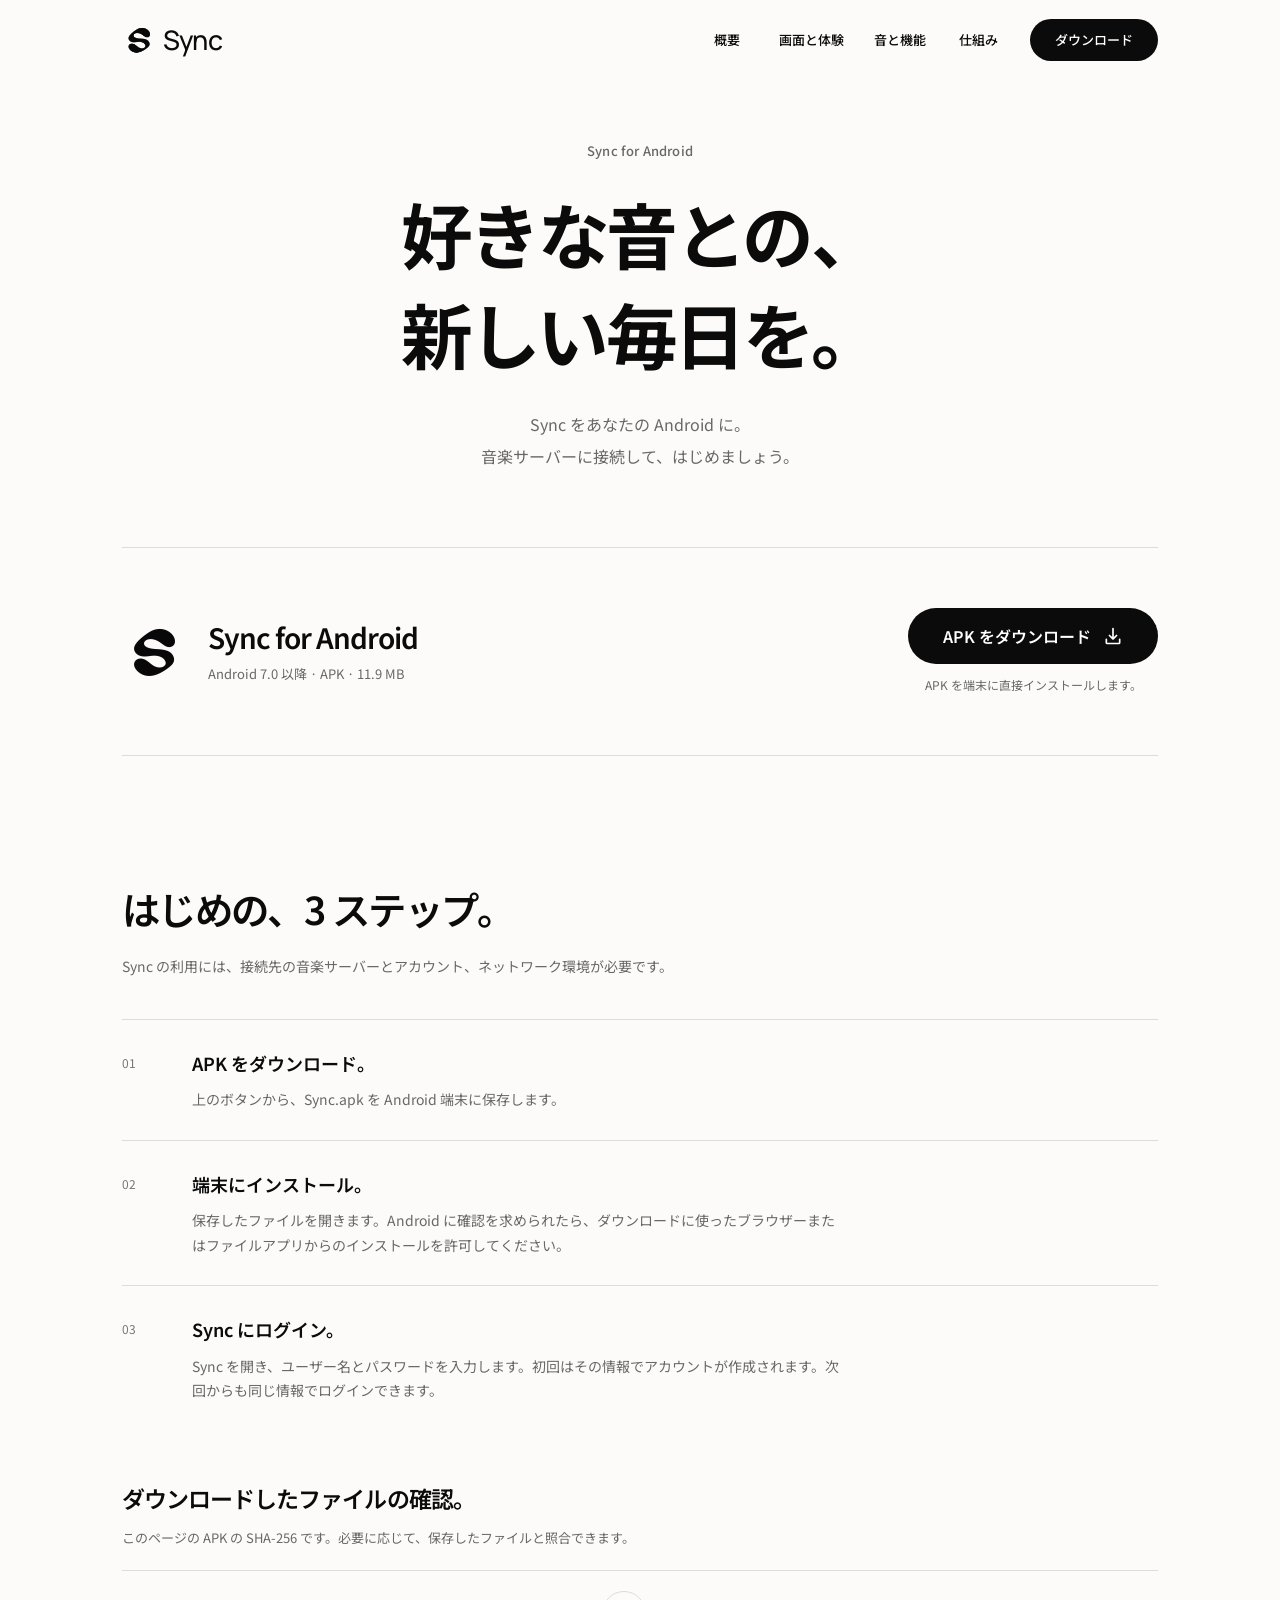
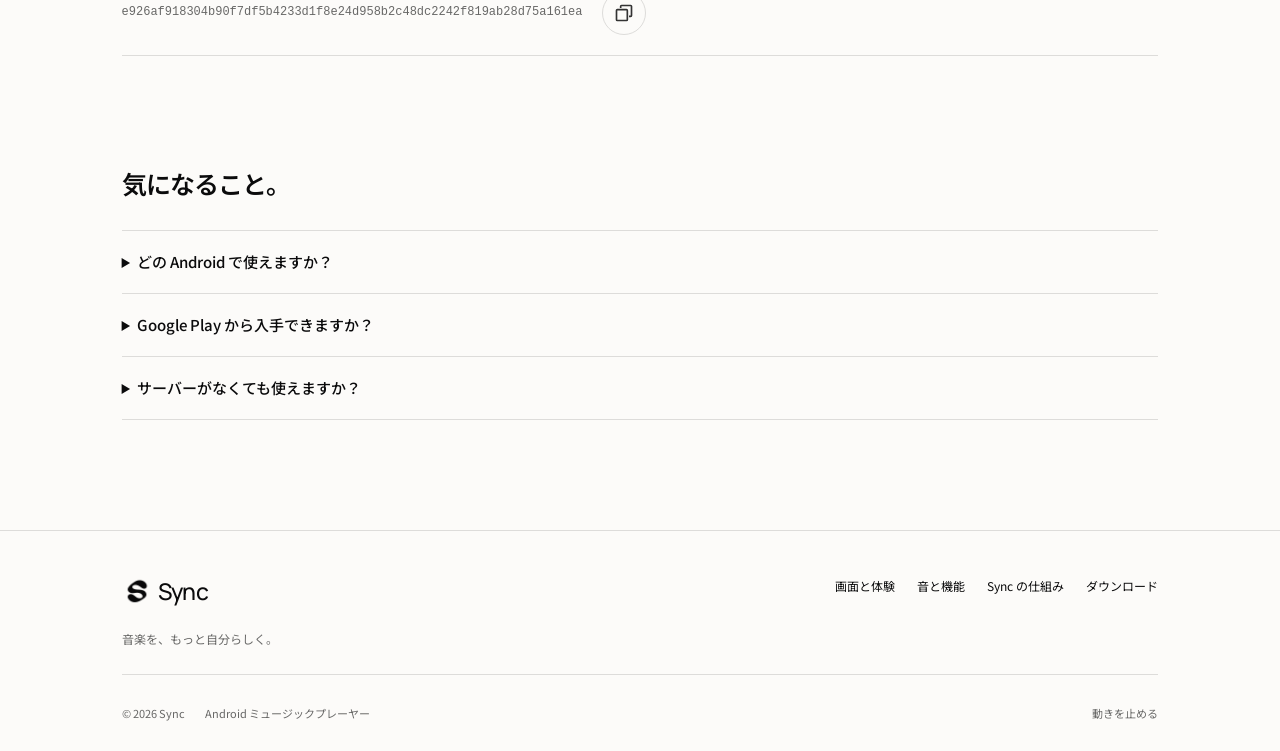
==== download.html @ 97065301 "Publish Sync website with Android release download" ====
<!doctype html>
<html lang="ja">
<head>
<meta charset="utf-8" />
<meta name="viewport" content="width=device-width, initial-scale=1" />
<meta name="theme-color" content="#fcfbf9" />
<title>ダウンロード — Sync</title>
<meta name="description" content="Sync for Android をダウンロード。APK とセットアップ手順をこちらから。Android 7.0 以降に対応しています。" />
<link rel="icon" href="img/favicon.png" type="image/png" />
<link rel="preconnect" href="https://fonts.googleapis.com" />
<link rel="preconnect" href="https://fonts.gstatic.com" crossorigin />
<link href="https://fonts.googleapis.com/css2?family=Manrope:wght@500;600&family=Noto+Sans+JP:wght@400;500;600;700;800&display=swap" rel="stylesheet" />
<link rel="stylesheet" href="official.css" /><link rel="stylesheet" href="experience.css" /><script src="motion-init.js"></script>
<script src="site.js" defer></script>
<link rel="canonical" href="https://yuuma57475.github.io/sync-site/download.html" />
</head>
<body class="official-page cinematic-page">
<a class="skip-link" href="#main">本文へスキップ</a>
<header class="site-header"><div class="site-header-inner">
<a class="site-brand" href="index.html" aria-label="Sync ホーム"><img src="img/sync-mark-black.webp" alt="" width="34" height="34" /><span>Sync</span></a>
<button class="menu-toggle" type="button" aria-expanded="false" aria-controls="site-navigation">メニュー</button>
<nav class="site-navigation" id="site-navigation" aria-label="メインナビゲーション">
<a href="index.html">概要</a><a href="experience.html">画面と体験</a><a href="sound.html">音と機能</a><a href="how-it-works.html">仕組み</a><a class="button button-small" href="download.html">ダウンロード</a>
</nav></div></header>
<main id="main" class="download-main page-width">
<div class="download-intro enter"><p class="section-label">Sync for Android</p><h1>好きな音との、<br />新しい毎日を。</h1><p>Sync をあなたの Android に。<br />音楽サーバーに接続して、はじめましょう。</p></div>
<section class="download-block" aria-label="Android アプリのダウンロード">
<div class="download-app"><img src="img/sync-mark-black.webp" width="74" height="74" alt="Sync のアイコン" /><div><h2>Sync for Android</h2><p>Android 7.0 以降 · APK · <span data-apk-size>11.9 MB</span></p></div></div>
<div class="download-action"><a class="button" data-apk-download href="https://github.com/yuuma57475/sync-site/releases/download/android-2026.10.24/Sync.apk" download="Sync.apk">APK をダウンロード <img src="img/icons/download-light.svg" width="20" height="20" alt="" /></a><small>APK を端末に直接インストールします。</small></div>
</section>
<p id="download-status" class="download-feedback" role="status" aria-live="polite"></p>
<section class="setup-section" id="setup" aria-labelledby="setup-title">
<h2 id="setup-title">はじめの、3 ステップ。</h2><p class="setup-intro">Sync の利用には、接続先の音楽サーバーとアカウント、ネットワーク環境が必要です。</p>
<ol class="setup-list">
<li><h3>APK をダウンロード。</h3><p>上のボタンから、Sync.apk を Android 端末に保存します。</p></li>
<li><h3>端末にインストール。</h3><p>保存したファイルを開きます。Android に確認を求められたら、ダウンロードに使ったブラウザーまたはファイルアプリからのインストールを許可してください。</p></li>
<li><h3>Sync にログイン。</h3><p>Sync を開き、ユーザー名とパスワードを入力します。初回はその情報でアカウントが作成されます。次回からも同じ情報でログインできます。</p></li>
</ol>
</section>
<section class="integrity-section" aria-labelledby="integrity-title"><h2 id="integrity-title">ダウンロードしたファイルの確認。</h2><p>このページの APK の SHA-256 です。必要に応じて、保存したファイルと照合できます。</p><div class="hash-wrap"><code id="download-hash">e926af918304b90f7df5b4233d1f8e24d958b2c48dc2242f819ab28d75a161ea</code><button class="copy-button" data-copy-hash type="button" aria-label="SHA-256 を選択"><img src="img/icons/copy.svg" width="20" height="20" alt="" /></button></div><p id="copy-status" class="copy-status" role="status" aria-live="polite"></p></section>
<section class="download-faq" aria-labelledby="faq-title"><h2 id="faq-title">気になること。</h2>
<details><summary>どの Android で使えますか？</summary><p>Android 7.0 以降に対応しています。音楽の読み込みと再生には、お使いのサーバーへ接続できるネットワーク環境が必要です。</p></details>
<details><summary>Google Play から入手できますか？</summary><p>現在は、このページから APK ファイルを直接配布しています。</p></details>
<details><summary>サーバーがなくても使えますか？</summary><p>Sync は、音楽サーバーに接続して利用するプレーヤーです。この APK には、配信サーバーや音楽データは含まれていません。</p></details>
</section>
</main>
<footer class="site-footer"><div class="page-width"><div class="footer-main">
<div><a class="site-brand footer-brand" href="index.html"><img src="img/sync-mark-black.webp" width="30" height="30" alt="" /><span>Sync</span></a><p>音楽を、もっと自分らしく。</p></div>
<div class="footer-links"><a href="experience.html">画面と体験</a><a href="sound.html">音と機能</a><a href="how-it-works.html">Sync の仕組み</a><a href="download.html">ダウンロード</a></div></div>
<div class="footer-bottom"><small>© 2026 Sync</small><span>Android ミュージックプレーヤー</span><button class="motion-toggle" type="button" data-motion-toggle aria-pressed="false">動きを止める</button></div></div></footer>
</body>
</html>
---- official.css ----
:root {
  color-scheme: light;
  --page: #fcfbf9;
  --surface: #f5f4f1;
  --text: #0b0b0c;
  --secondary: #686867;
  --muted-text: #777774;
  --rule: #dddcda;
  --site-font: "Noto Sans JP", -apple-system, BlinkMacSystemFont, "Helvetica Neue", "Hiragino Sans", "Yu Gothic", sans-serif;
  --brand-font: "Manrope", "Helvetica Neue", Arial, sans-serif;
}
*, *::before, *::after { box-sizing: border-box; }
html { scroll-behavior: smooth; scroll-padding-top: 100px; -webkit-text-size-adjust: 100%; }
body { margin: 0; color: var(--text); background: var(--page); font-family: var(--site-font); font-size: 16px; line-height: 1.75; -webkit-font-smoothing: antialiased; }
button, input, select, textarea { font: inherit; }
a { color: inherit; text-decoration: none; text-underline-offset: 5px; }
img { display: block; max-width: 100%; }
figure, h1, h2, h3, p { margin: 0; }
button, a { -webkit-tap-highlight-color: transparent; }
a:focus-visible, button:focus-visible, input:focus-visible, summary:focus-visible { outline: 2px solid #565654; outline-offset: 6px; }
::selection { color: #fff; background: #222; }
.page-width { width: 81%; max-width: 1168px; margin-inline: auto; }
.skip-link { position: fixed; left: 16px; top: -100px; z-index: 100; padding: 10px 16px; background: var(--text); color: #fff; border-radius: 6px; }
.skip-link:focus { top: 12px; }
.site-header { position: sticky; top: 0; z-index: 20; background: var(--page); transition: box-shadow 180ms; }
.site-header.is-scrolled { box-shadow: 0 1px 0 var(--rule); }
.site-header-inner { width: 81%; max-width: 1168px; min-height: 80px; margin-inline: auto; display: flex; align-items: center; justify-content: space-between; gap: 28px; }
.site-brand { display: inline-flex; align-items: center; gap: 7px; min-height: 44px; flex-shrink: 0; font-family: var(--brand-font); font-weight: 500; font-size: clamp(24px, 2.1vw, 28px); letter-spacing: -.025em; line-height: 1; }
.site-brand img { width: 34px; height: auto; flex-shrink: 0; border-radius: 0; }
nav.site-navigation { position: static; display: flex; align-items: center; gap: clamp(22px, 3.4vw, 48px); background: transparent; border: 0; backdrop-filter: none; }
.site-navigation > a { display: inline-flex; align-items: center; justify-content: center; min-width: 44px; min-height: 44px; font-size: 14px; font-weight: 500; white-space: nowrap; }
.site-navigation > a:not(.button):hover { text-decoration: underline; }
.button { display: inline-flex; align-items: center; justify-content: center; gap: 12px; min-height: 56px; padding: 15px 34px; border: 1px solid transparent; border-radius: 999px; color: #fff; background: #0b0b0b; font-size: 16px; font-weight: 600; line-height: 1.4; transition: background 180ms, transform 180ms; }
.button:hover { background: #333332; transform: translateY(-1px); }
.button:active { transform: translateY(0); }
.button.button-small { min-height: 42px; padding: 10px 24px; font-size: 13px; }
.button img { flex-shrink: 0; }
.text-link { display: inline-flex; justify-content: center; align-items: center; gap: 8px; min-height: 44px; font-size: 16px; font-weight: 500; }
.text-link img { transition: transform 180ms; }
.text-link:hover { text-decoration: underline; }
.text-link:hover img { transform: translateX(3px); }
.landing-hero { text-align: center; padding-top: clamp(42px, 5.5vw, 80px); }
.hero-copy { position: relative; z-index: 1; padding-inline: 20px; }
.hero-copy h1 { margin: 0; font-size: clamp(42px, 6.5vw, 92px); line-height: 1.24; letter-spacing: -.055em; font-weight: 800; }
.hero-copy h1 span { display: block; }
.hero-description { margin-top: 15px; font-size: clamp(16px, 2.12vw, 24px); font-weight: 500; letter-spacing: -.025em; line-height: 1.75; }
.hero-download { min-width: 210px; margin-top: 21px; }
.hero-explore { display: flex; width: fit-content; margin: 15px auto 0; }
.platform { display: flex; align-items: center; justify-content: center; gap: 7px; margin-top: 6px; font-family: -apple-system, BlinkMacSystemFont, "Helvetica Neue", Arial, sans-serif; color: var(--muted-text); font-size: 14px; line-height: 24px; }
.platform img { opacity: .8; }
.hero-product { display: flex; justify-content: center; margin: -12px 0 0; padding-bottom: 8px; overflow: hidden; }
.hero-product > img { width: min(59vw, 850px); max-width: none; height: auto; object-fit: contain; }
.experience-section { padding: 64px 0 112px; background: var(--surface); }
.section-intro::before { content: ""; display: block; width: 36px; margin-bottom: 25px; border-top: 2px solid #343432; }
.section-intro h2 { font-size: clamp(32px, 4.6vw, 64px); letter-spacing: -.045em; line-height: 1.3; font-weight: 700; }
.section-intro > p { margin-top: 11px; color: var(--secondary); font-size: clamp(16px, 2.1vw, 24px); letter-spacing: -.025em; }
.mobile-break { display: none; }
.experience-layout { display: grid; grid-template-columns: 1fr 1fr; align-items: center; gap: 80px; margin-top: 100px; }
.section-label { margin-bottom: 22px; font-size: 13px; font-weight: 500; color: var(--secondary); letter-spacing: .015em; }
.experience-copy h3 { font-size: clamp(30px, 3.8vw, 52px); line-height: 1.4; letter-spacing: -.045em; font-weight: 700; }
.experience-copy > p:not(.section-label) { margin-top: 25px; color: var(--secondary); font-size: 15px; line-height: 2.2; }
.experience-copy .text-link { justify-content: flex-start; margin-top: 22px; font-size: 14px; }
.effects-image { max-width: 365px; width: 100%; justify-self: end; aspect-ratio: 1080 / 1760; overflow: hidden; border-radius: 22px; background: #121212; }
.effects-image img { width: 100%; height: auto; margin-top: -53.7%; }
.features-section { padding: 120px 0 130px; }
.features-heading h2 { font-size: clamp(32px, 4.5vw, 62px); line-height: 1.45; letter-spacing: -.045em; font-weight: 700; }
.features-heading .section-label { margin-bottom: 25px; }
.feature-list { margin-top: 65px; border-top: 1px solid var(--rule); }
.feature-row { display: grid; grid-template-columns: 36px 1fr 1.25fr 24px; align-items: center; gap: 24px; padding: 31px 0; border-bottom: 1px solid var(--rule); }
.feature-number { color: var(--muted-text); font-family: -apple-system, BlinkMacSystemFont, Arial, sans-serif; font-size: 12px; font-variant-numeric: tabular-nums; }
.feature-row h3 { font-size: 19px; font-weight: 600; letter-spacing: -.035em; }
.feature-row p { font-size: 14px; color: var(--secondary); }
.feature-row > img { opacity: .7; transition: transform 180ms; }
.feature-row:hover > img { transform: translate(3px, -3px); opacity: 1; }
.feature-row:hover h3 { text-decoration: underline; text-underline-offset: 6px; }
.closing-section { padding: 110px 0 116px; background: var(--surface); text-align: center; }
.closing-icon { margin-inline: auto; width: 58px; height: 58px; }
.closing-inner h2 { margin-top: 30px; font-size: clamp(32px, 4.5vw, 62px); line-height: 1.4; font-weight: 700; letter-spacing: -.045em; }
.closing-inner > p { margin-top: 18px; color: var(--secondary); font-size: 17px; }
.closing-inner > .button { margin-top: 34px; }
.closing-note { display: block; margin-top: 20px; color: var(--secondary); font-size: 12px; }
footer.site-footer { margin-top: 0; padding: 55px 0 0; border: 0; background: var(--page); }
.footer-main { display: flex; justify-content: space-between; gap: 30px; padding-bottom: 45px; }
.footer-brand { font-size: 23px; gap: 6px; }
.footer-brand img { width: 30px; }
.footer-main p { margin-top: 15px; font-size: 12px; color: var(--secondary); }
.footer-links { display: flex; align-items: flex-start; flex-wrap: wrap; gap: 30px; padding-top: 6px; font-size: 13px; }
.footer-links a { min-height: 44px; }
.footer-links a:hover, .footer-bottom a:hover { text-decoration: underline; }
.footer-bottom { display: flex; align-items: center; flex-wrap: wrap; gap: 20px; min-height: 75px; padding-block: 20px; border-top: 1px solid var(--rule); font-size: 11px; color: var(--secondary); }
.footer-bottom small { font-size: inherit; }
.footer-bottom a { margin-left: auto; padding-block: 4px; }
.download-main { padding: 90px 0 110px; }
.download-intro { max-width: 760px; margin-inline: auto; text-align: center; }
.download-intro .section-label { margin-bottom: 20px; }
.download-intro h1 { font-size: clamp(38px, 5.6vw, 74px); line-height: 1.4; font-weight: 700; letter-spacing: -.05em; }
.download-intro > p:not(.section-label) { max-width: 490px; margin: 25px auto 0; color: var(--secondary); line-height: 2; }
.download-block { display: grid; grid-template-columns: 1fr 1fr; align-items: center; gap: 70px; padding: 60px 0; margin-top: 75px; border-top: 1px solid var(--rule); border-bottom: 1px solid var(--rule); }
.download-app { display: flex; align-items: center; gap: 22px; }
.download-app > img { width: 64px; height: 64px; }
.download-app h2 { font-size: 28px; line-height: 1.4; font-weight: 600; letter-spacing: -.035em; }
.download-app p { margin-top: 6px; font-size: 13px; color: var(--secondary); }
.download-action { justify-self: end; text-align: center; }
.download-action small { display: block; margin-top: 10px; color: var(--secondary); font-size: 12px; }
.download-feedback { min-height: 24px; font-size: 13px; color: var(--secondary); margin-top: 10px; }
.setup-section { padding-top: 90px; }
.setup-section > h2, .integrity-section h2 { font-size: clamp(26px, 3vw, 40px); line-height: 1.5; letter-spacing: -.04em; font-weight: 600; }
.setup-intro { margin-top: 16px; color: var(--secondary); font-size: 14px; }
.setup-list { list-style: none; counter-reset: setup; margin: 40px 0 0; padding: 0; }
.setup-list li { counter-increment: setup; display: grid; grid-template-columns: 50px 1fr; column-gap: 20px; padding: 28px 0; border-top: 1px solid var(--rule); }
.setup-list li::before { content: "0" counter(setup); grid-row: span 2; padding-top: 4px; color: var(--muted-text); font-size: 12px; font-variant-numeric: tabular-nums; }
.setup-list h3 { font-size: 18px; font-weight: 600; }
.setup-list p { margin-top: 8px; max-width: 650px; color: var(--secondary); font-size: 14px; }
.integrity-section { padding: 50px 0 0; }
.integrity-section h2 { font-size: 23px; }
.integrity-section > p { margin-top: 12px; font-size: 13px; color: var(--secondary); }
.hash-wrap { display: flex; align-items: center; gap: 20px; margin-top: 20px; padding: 20px 0; border-block: 1px solid var(--rule); }
.hash-wrap code { min-width: 0; font-size: 12px; color: var(--secondary); overflow-wrap: anywhere; line-height: 1.9; }
.copy-button { display: inline-flex; align-items: center; justify-content: center; flex-shrink: 0; width: 44px; height: 44px; padding: 10px; border: 1px solid var(--rule); border-radius: 50%; background: transparent; cursor: pointer; }
.copy-button:hover { background: var(--surface); }
.copy-status { min-height: 24px; }
.download-faq { padding-top: 70px; }
.download-faq h2 { margin-bottom: 24px; font-size: 25px; font-weight: 600; letter-spacing: -.04em; }
.download-faq details { border-top: 1px solid var(--rule); padding: 18px 0; }
.download-faq details:last-child { border-bottom: 1px solid var(--rule); }
.download-faq summary { cursor: pointer; font-size: 15px; font-weight: 500; }
.download-faq details p { margin-top: 15px; max-width: 670px; color: var(--secondary); font-size: 14px; }
.detail-page .site-footer { margin-top: 80px; }
.detail-page input[type="range"]:focus-visible { outline: 2px solid #666; outline-offset: 8px; }
.detail-page input[type="range"] { min-height: 5px; }
.detail-page .demo { background: var(--surface); box-shadow: none; }
.detail-page .cards { gap: 24px; }
@media (min-width: 1200px) {
  .site-header-inner { min-height: 80px; }
}
@media (min-width: 601px) {
  .landing-hero { padding-top: 28px; }
  .hero-copy h1 { font-size: clamp(46px, 4.5vw, 64px); line-height: 1.2; font-weight: 700; letter-spacing: -.045em; }
  .hero-description { margin-top: 16px; font-size: 18px; }
  .hero-actions { display: flex; align-items: center; justify-content: center; gap: 24px; margin-top: 24px; }
  .hero-download { min-width: 210px; min-height: 50px; margin: 0; padding: 13px 28px; font-size: 15px; }
  .hero-explore { display: inline-flex; margin: 0; font-size: 15px; }
  .platform { margin-top: 12px; font-size: 12px; line-height: 20px; }
  .platform img { width: 17px; height: 17px; }
  .hero-product { margin-top: 0; padding-bottom: 12px; }
  .hero-product > img { width: auto; height: clamp(340px, calc(100svh - 382px), 640px); }
  .section-intro h2 { font-size: clamp(32px, 4vw, 52px); }
  .section-intro > p { font-size: 18px; }
}
@media (min-width: 601px) and (max-height: 800px) {
  .landing-hero { padding-top: 20px; }
  .hero-copy h1 { font-size: clamp(44px, 4vw, 54px); }
  .hero-description { margin-top: 12px; font-size: 17px; }
  .hero-actions { margin-top: 18px; }
  .hero-download { min-height: 48px; }
  .platform { margin-top: 8px; }
}
@media (max-width: 900px) {
  .experience-layout { gap: 40px; margin-top: 70px; }
  .experience-copy > p:not(.section-label) { font-size: 14px; }
  .experience-copy > p br { display: none; }
  .feature-row { grid-template-columns: 26px 1fr 1.1fr 20px; gap: 15px; }
  .feature-row h3 { font-size: 17px; }
  .feature-row p { font-size: 13px; }
  .download-block { gap: 30px; }
}
@media (max-width: 600px) {
  html { scroll-padding-top: 84px; }
  .page-width, .site-header-inner { width: auto; margin-inline: 24px; }
  .site-header-inner { min-height: 72px; gap: 12px; }
  .site-brand { gap: 6px; font-size: 24px; }
  .site-brand img { width: 32px; }
  nav.site-navigation { gap: 19px; }
  .site-navigation > a { font-size: 12px; }
  .site-navigation .nav-experience { display: none; }
  .button.button-small { min-height: 44px; padding: 10px 16px; font-size: 11px; }
  .landing-hero { padding-top: 48px; }
  .hero-copy { padding-inline: 16px; }
  .hero-copy h1 { font-size: clamp(30px, 8.8vw, 50px); line-height: 1.4; letter-spacing: -.06em; }
  .hero-description { margin-top: 20px; font-size: clamp(13px, 3.8vw, 18px); letter-spacing: -.035em; }
  .hero-download { min-width: 180px; min-height: 52px; margin-top: 25px; font-size: 14px; }
  .hero-explore { margin-top: 10px; font-size: 14px; }
  .platform { font-size: 12px; margin-top: 3px; }
  .platform img { width: 17px; height: 17px; }
  .hero-product { margin-top: 6px; }
  .hero-product > img { width: min(128vw, 640px); flex-shrink: 0; }
  .experience-section { padding: 54px 0 65px; }
  .section-intro::before { width: 28px; margin-bottom: 24px; }
  .section-intro h2 { font-size: clamp(26px, 7.3vw, 39px); line-height: 1.4; }
  .section-intro > p { margin-top: 14px; font-size: 15px; line-height: 1.9; }
  .mobile-break { display: block; }
  .experience-layout { grid-template-columns: 1fr; gap: 36px; margin-top: 60px; }
  .section-label { font-size: 12px; margin-bottom: 18px; }
  .experience-copy h3 { font-size: 32px; line-height: 1.45; }
  .experience-copy > p:not(.section-label) { margin-top: 20px; max-width: 380px; font-size: 14px; }
  .experience-copy .text-link { margin-top: 16px; }
  .effects-image { justify-self: center; max-width: 350px; }
  .features-section { padding: 70px 0 75px; }
  .features-heading h2 { font-size: 32px; }
  .feature-list { margin-top: 38px; }
  .feature-row { grid-template-columns: 23px 1fr 20px; column-gap: 13px; row-gap: 8px; padding: 25px 0; }
  .feature-row h3 { font-size: 17px; }
  .feature-row p { grid-column: 2; grid-row: 2; font-size: 12px; line-height: 1.9; }
  .feature-row > img { grid-column: 3; grid-row: 1 / span 2; width: 20px; height: 20px; }
  .closing-section { padding: 70px 0 74px; }
  .closing-icon { width: 50px; height: 50px; }
  .closing-inner h2 { margin-top: 25px; font-size: 32px; }
  .closing-inner > p { font-size: 15px; }
  .closing-inner > .button { margin-top: 28px; min-height: 52px; padding: 14px 25px; font-size: 14px; }
  .closing-note { font-size: 10px; }
  footer.site-footer { padding-top: 40px; }
  .footer-main { flex-direction: column; gap: 25px; padding-bottom: 23px; }
  .footer-links { gap: 26px; font-size: 12px; }
  .footer-bottom { column-gap: 15px; row-gap: 5px; font-size: 10px; padding-block: 20px; }
  .footer-bottom a { margin-left: 0; flex-basis: 100%; min-height: 36px; display: flex; align-items: center; }
  .download-main { padding: 55px 0 70px; }
  .download-intro h1 { font-size: 36px; line-height: 1.5; }
  .download-intro > p:not(.section-label) { font-size: 14px; }
  .download-block { grid-template-columns: 1fr; gap: 30px; padding: 35px 0; margin-top: 50px; }
  .download-app { gap: 18px; }
  .download-app > img { width: 54px; height: 54px; }
  .download-app h2 { font-size: 25px; }
  .download-app p { font-size: 11px; }
  .download-action { justify-self: stretch; }
  .download-action .button { width: 100%; font-size: 14px; }
  .setup-section { padding-top: 55px; }
  .setup-list { margin-top: 28px; }
  .setup-list li { grid-template-columns: 30px 1fr; column-gap: 14px; }
  .setup-list h3 { font-size: 16px; }
  .setup-list p { font-size: 13px; }
  .hash-wrap { gap: 12px; }
  .hash-wrap code { font-size: 10px; }
  .download-faq summary { font-size: 14px; }
  .detail-page .cards[style] { grid-template-columns: 1fr !important; }
  .detail-page .demo { padding: 30px 20px; }
  .detail-page .demo .read { gap: 26px; }
  .detail-page .ctl { grid-template-columns: 1fr; }
  .detail-page .hero h1, .detail-page h1 { overflow-wrap: anywhere; }
}
@media (max-width: 359px) {
  .page-width, .site-header-inner { margin-inline: 18px; }
  nav.site-navigation { gap: 13px; }
  .site-brand { font-size: 23px; }
  .site-brand img { width: 29px; }
  .section-intro h2 { font-size: 25px; }
  .features-heading h2, .closing-inner h2 { font-size: 28px; }
}
@media (prefers-reduced-motion: reduce) {
  html { scroll-behavior: auto; }
  *, *::before, *::after { transition: none !important; animation: none !important; }
}
---- experience.css ----
/* The accepted quiet, warm-white Sync identity, expanded into separate pages. */
:root { --ease-out: cubic-bezier(.2,.7,.15,1); }
html { scroll-behavior: auto; }
[hidden] { display: none !important; }
button { color: inherit; }
button:not(:disabled) { cursor: pointer; }
button:disabled { cursor: not-allowed; }
output { font-variant-numeric: tabular-nums; }
.cinematic-page .site-header { background: rgba(252,251,249,.94); backdrop-filter: blur(18px); }
.cinematic-page .site-header-inner { min-height: 80px; }
.cinematic-page nav.site-navigation { gap: 30px; }
.cinematic-page .site-navigation > a:not(.button) { position: relative; font-size: 13px; }
.cinematic-page .site-navigation > a:not(.button)::after { content: ""; position: absolute; bottom: 6px; left: 0; right: 0; height: 1px; background: currentColor; transform: scaleX(0); transform-origin: left; transition: transform 260ms var(--ease-out); }
.cinematic-page .site-navigation > a:not(.button):hover { text-decoration: none; }
.cinematic-page .site-navigation > a:hover::after,
.cinematic-page .site-navigation > a[aria-current="page"]::after { transform: scaleX(1); }
.menu-toggle { display: none; }
.motion-toggle { margin-left: auto; min-height: 36px; padding: 6px 0 6px 12px; border: 0; background: none; color: var(--secondary); font-size: 11px; }
.motion-toggle:hover { text-decoration: underline; }
.enter { animation: enter-view 800ms var(--ease-out) both; animation-delay: var(--delay,0ms); }
@keyframes enter-view { from { opacity: 0; transform: translateY(20px); } to { opacity: 1; transform: translateY(0); } }
@keyframes panel-in { from { opacity: 0; transform: translateY(10px); } to { opacity: 1; transform: translateY(0); } }
@keyframes image-in { from { opacity: .5; transform: translateY(12px) scale(.98); } to { opacity: 1; transform: translateY(0) scale(1); } }
@view-transition { navigation: auto; }
::view-transition-old(root) { animation: 180ms ease-out both page-out; }
::view-transition-new(root) { animation: 380ms var(--ease-out) both page-in; }
@keyframes page-out { to { opacity: 0; transform: translateY(-6px); } }
@keyframes page-in { from { opacity: 0; transform: translateY(10px); } }
.motion-paused *, .motion-paused *::before, .motion-paused *::after { animation: none !important; transition: none !important; scroll-behavior: auto !important; }
.motion-paused::view-transition-old(root), .motion-paused::view-transition-new(root) { animation: none !important; }
.home-page .landing-hero { overflow: hidden; }
.home-page .hero-product img { transition: transform 800ms var(--ease-out); }
@media (hover:hover) { .home-page .hero-product:hover img { transform: translateY(-7px); } }
.home-explore { padding-block: 64px 90px; border-top: 1px solid var(--rule); }
.explore-heading { display: grid; grid-template-columns: 1fr 1fr; gap: 12px 40px; margin-bottom: 38px; }
.explore-heading .section-label { grid-column: 1/-1; margin-bottom: 0; font-family: var(--brand-font); }
.explore-heading h2 { font-size: clamp(26px,3vw,36px); letter-spacing: -.04em; font-weight: 600; line-height: 1.5; }
.explore-heading > p:last-child { color: var(--secondary); font-size: 14px; line-height: 2; justify-self: end; }
.explore-grid { display: grid; grid-template-columns: repeat(3,minmax(0,1fr)); gap: 28px; }
.explore-item { display: block; min-width: 0; }
.explore-photo { width: 100%; height: 225px; overflow: hidden; background: #f0efec; margin-bottom: 25px; }
.explore-photo img { width: 100%; height: auto; transition: transform 850ms var(--ease-out); }
.photo-home img { margin-top: -7%; }
.photo-effects img { margin-top: -55%; }
.photo-player img { margin-top: -15%; }
.explore-item:hover .explore-photo img { transform: scale(1.04); }
.explore-item .section-label { font-family: var(--brand-font); font-size: 10px; margin-bottom: 10px; display: block; }
.explore-title { display: flex; gap: 10px; align-items: center; justify-content: space-between; }
.explore-title h3 { font-size: 17px; font-weight: 600; letter-spacing: -.035em; line-height: 1.7; }
.explore-title img { flex-shrink: 0; width: 18px; transition: transform 250ms var(--ease-out); }
.explore-item:hover .explore-title img { transform: translateX(4px); }
.explore-item > p { margin-top: 8px; font-size: 12px; color: var(--secondary); }
.product-page { padding-top: 42px; padding-bottom: 40px; }
.page-intro { margin-bottom: 36px; }
.page-intro .section-label { margin-bottom: 12px; font-family: var(--brand-font); font-size: 12px; letter-spacing: .015em; }
.page-intro h1 { font-size: clamp(36px,4.1vw,54px); letter-spacing: -.05em; line-height: 1.35; font-weight: 600; }
.intro-description { margin-top: 18px; color: var(--secondary); font-size: 15px; line-height: 1.9; }
.tour-tabs { display: flex; gap: 30px; border-bottom: 1px solid var(--rule); }
.tour-tabs > button { position: relative; min-height: 54px; border: 0; padding: 0 4px 16px; background: none; font-size: 14px; color: var(--secondary); font-weight: 500; }
.tour-tabs > button::after { content: ""; position: absolute; height: 2px; bottom: -1px; inset-inline: 0; background: var(--text); transform: scaleX(0); transition: transform 300ms var(--ease-out); }
.tour-tabs > button[aria-selected="true"] { color: var(--text); }
.tour-tabs > button[aria-selected="true"]::after { transform: scaleX(1); }
.tour-panel { display: grid; grid-template-columns: 1.1fr 1fr; align-items: center; gap: 65px; padding: 30px 0 14px; min-height: 560px; }
.tour-copy { max-width: 470px; padding-block: 10px; animation: panel-in 450ms var(--ease-out) both; }
.chapter-index { display: block; font-family: var(--brand-font); font-size: 10px; color: var(--secondary); margin-bottom: 14px; letter-spacing: .08em; }
.tour-copy h2, .process-copy h2 { font-size: clamp(26px,3vw,40px); font-weight: 600; line-height: 1.45; letter-spacing: -.045em; }
.tour-copy > p, .process-copy > p:not(.section-label) { margin-top: 18px; font-size: 14px; line-height: 2; color: var(--secondary); max-width: 440px; }
.point-tabs { display: flex; flex-wrap: wrap; gap: 4px 18px; margin-top: 28px; }
.point-button { border: 0; background: none; text-align: left; padding: 8px 0; font-size: 12px; min-height: 44px; color: var(--secondary); transition: color 200ms; }
.point-button > span { font-family: var(--brand-font); margin-right: 6px; font-size: 10px; }
.point-button[aria-pressed="true"] { color: var(--text); box-shadow: inset 0 -1px var(--text); }
.point-descriptions { margin-top: 14px; min-height: 100px; }
.point-descriptions p { font-size: 13px; color: var(--secondary); line-height: 2; animation: panel-in 400ms var(--ease-out) both; }
.tour-controls { display: flex; justify-content: space-between; gap: 16px; margin-top: 22px; padding-top: 12px; border-top: 1px solid var(--rule); }
.quiet-button { display: inline-flex; align-items: center; gap: 8px; min-height: 44px; padding: 6px 0; border: 0; border-radius: 0; background: none; color: var(--secondary); font-size: 12px; white-space: nowrap; }
.quiet-button:hover { color: var(--text); }
.quiet-button img { width: 17px; height: 17px; }
.tour-image { text-align: center; min-width: 0; }
.annotated-screen { position: relative; width: min(100%,242px); margin-inline: auto; animation: image-in 550ms var(--ease-out) both; }
.annotated-screen > img { width: 100%; height: auto; border-radius: 19px; box-shadow: 0 18px 50px #00000013; }
.screen-point { position: absolute; z-index: 1; width: 34px; height: 34px; padding: 0; display: grid; place-items: center; transform: translate(-50%,-50%); background: var(--page); color: var(--text); border: 1px solid #fff; border-radius: 50%; font-family: var(--brand-font); font-size: 10px; font-weight: 600; box-shadow: 0 0 0 5px #fcfbf93b,0 3px 15px #0003; transition: background 250ms, color 250ms, box-shadow 250ms; }
.screen-point.is-active { background: #181818; color: #fff; box-shadow: 0 0 0 6px #fcfbf95e,0 3px 15px #0003; }
.screen-point:hover { box-shadow: 0 0 0 8px #fcfbf960,0 3px 15px #0003; }
.image-expand { display: inline-flex; align-items: center; justify-content: center; gap: 9px; min-height: 40px; margin-top: 12px; border: 0; padding: 4px 8px; color: var(--text); background: none; font-size: 11px; }
.image-expand img { width: 14px; height: 14px; }
.tour-image figcaption, .app-figure figcaption { font-size: 10px; color: var(--secondary); line-height: 1.8; }
.next-page { padding-block: 34px 45px; margin-top: 18px; border-top: 1px solid var(--rule); display: flex; align-items: center; justify-content: space-between; gap: 30px; }
.next-page .section-label { display: block; margin-bottom: 6px; font-family: var(--brand-font); font-size: 10px; }
.next-page h2 { font-weight: 500; font-size: 22px; letter-spacing: -.035em; }
.next-page .text-link { font-size: 13px; flex-shrink: 0; }
.cinematic-page .site-footer { border-top: 1px solid var(--rule); padding-top: 38px; }
.cinematic-page .footer-main { padding-bottom: 25px; }
.cinematic-page .footer-links { gap: 22px; font-size: 12px; }
.cinematic-page .footer-bottom { min-height: 62px; }
.image-dialog { position: fixed; padding: 56px 24px 24px; width: min(580px,95vw); max-height: 95svh; border: 1px solid #ffffff25; background: #181818; color: #fff; border-radius: 12px; overscroll-behavior: contain; }
.image-dialog::backdrop { background: #000b; backdrop-filter: blur(10px); }
.image-dialog[open] { animation: panel-in 300ms var(--ease-out); }
.image-dialog form { position: sticky; top: -40px; z-index: 2; display: flex; justify-content: flex-end; height: 0; }
.dialog-close { transform: translateY(-44px); min-width: 70px; min-height: 38px; padding: 7px 12px; border: 1px solid #ffffff35; background: #181818; color: #fff; border-radius: 30px; font-size: 12px; }
.image-dialog > img { width: 100%; height: auto; }
.sound-workbench { display: grid; grid-template-columns: 1fr 1.2fr; align-items: center; gap: 70px; padding: 36px 0 44px; border-block: 1px solid var(--rule); }
.sound-visual { text-align: center; }
.app-figure { text-align: center; }
.app-shot { width: 236px; max-width: 100%; margin-inline: auto; border-radius: 18px; overflow: hidden; box-shadow: 0 18px 50px #00000013; }
.app-shot { opacity: 1; transition: opacity 320ms var(--ease-out); }
.app-shot.image-loading { opacity: 0; }
.app-shot img { width: 100%; height: auto; }
.effects-shot .app-shot { aspect-ratio: 1080/1820; background: #151515; }
.effects-shot .app-shot img { margin-top: -48.15%; }
.visual-note { margin-top: 18px; font-size: 11px; color: var(--secondary); }
.sound-lab { min-width: 0; }
.lab-heading { display: flex; justify-content: space-between; align-items: center; gap: 10px; margin-bottom: 24px; }
.lab-heading h2 { font-size: 21px; font-weight: 500; letter-spacing: -.04em; }
.lab-heading > span { font-family: var(--brand-font); font-size: 10px; color: var(--secondary); }
.mood-presets { display: flex; align-items: stretch; gap: 6px; padding: 4px; border-radius: 28px; background: var(--surface); }
.mood-presets > button { flex: 1; padding: 10px 6px; min-height: 42px; border: 0; border-radius: 24px; font-size: 11px; background: none; transition: background 250ms,box-shadow 250ms; }
.mood-presets > button[aria-pressed="true"] { background: var(--page); box-shadow: 0 2px 8px #0000000c; }
.mood-description { min-height: 40px; margin-top: 12px; color: var(--secondary); font-size: 12px; }
.sound-readouts { display: flex; gap: 30px; padding-block: 5px 20px; }
.sound-readouts > div { flex: 1; min-width: 0; }
.sound-readouts output, .reverb-readout output { display: block; font-family: var(--brand-font); font-size: clamp(28px,3vw,40px); font-weight: 500; line-height: 1.4; letter-spacing: -.05em; }
.sound-readouts output span, .reverb-readout output span { font-size: 16px; letter-spacing: -.01em; }
.sound-readouts div > span, .reverb-readout > span { font-family: var(--brand-font); font-size: 10px; color: var(--secondary); }
.range-group { margin-top: 12px; }
.range-group label { display: flex; justify-content: space-between; align-items: center; gap: 12px; font-size: 12px; }
.range-group label > span { font-family: var(--brand-font); color: var(--secondary); font-size: 10px; }
input[type="range"] { --fill: 20%; -webkit-appearance: none; appearance: none; width: 100%; height: 28px; margin: 7px 0 0; background: none; accent-color: var(--text); cursor: pointer; }
input[type="range"]::-webkit-slider-runnable-track { height: 3px; border-radius: 3px; background: linear-gradient(to right, var(--text) var(--fill),var(--rule) var(--fill)); }
input[type="range"]::-webkit-slider-thumb { appearance: none; width: 14px; height: 14px; border-radius: 50%; border: 1px solid #141414; background: #141414; margin-top: -5.5px; transition: box-shadow 180ms; }
input[type="range"]:hover::-webkit-slider-thumb { box-shadow: 0 0 0 5px #0b0b0b12; }
input[type="range"]::-moz-range-track { height: 3px; border-radius: 3px; background: var(--rule); }
input[type="range"]::-moz-range-progress { height: 3px; background: var(--text); }
input[type="range"]::-moz-range-thumb { width: 14px; height: 14px; border: 0; border-radius: 50%; background: #141414; }
input[type="range"]:disabled { opacity: .3; cursor: not-allowed; }
.range-help { display: block; color: var(--secondary); font-size: 10px; line-height: 1.7; }
.cinematic-page input[type="range"]:focus-visible { outline-offset: 2px; border-radius: 3px; }
.range-group .range-help { margin-top: 4px; }
.link-control { display: flex; align-items: center; gap: 8px; min-height: 40px; font-size: 11px; cursor: pointer; }
.link-control input { width: 15px; height: 15px; margin: 0; accent-color: var(--text); }
.control-state { margin-left: auto; font-family: var(--brand-font); font-size: 10px; color: var(--secondary); }
.wave-preview { position: relative; margin-top: 16px; padding: 12px 0 0; border-top: 1px solid var(--rule); }
.wave-preview canvas { display: block; width: 100%; height: 60px; }
.wave-preview .signal-toggle { min-height: 32px; font-size: 10px; }
.demo-bottom { display: flex; align-items: center; justify-content: space-between; gap: 15px; margin-top: 4px; }
.demo-bottom > p, .demo-note { font-size: 10px; color: var(--secondary); line-height: 1.9; }
.demo-bottom .quiet-button { font-size: 10px; }
.directory-heading { display: flex; align-items: baseline; justify-content: space-between; gap: 20px; margin-top: 55px; }
.directory-heading h2 { font-size: 24px; font-weight: 500; letter-spacing: -.04em; }
.directory-heading p { color: var(--secondary); font-size: 12px; }
.sound-directory { display: grid; grid-template-columns: 1fr 1fr; gap: 0 40px; margin-top: 20px; }
.sound-directory > a { min-width: 0; display: flex; align-items: center; gap: 20px; border-top: 1px solid var(--rule); padding-block: 23px; }
.sound-directory h3 { font-size: 17px; font-weight: 500; letter-spacing: -.035em; }
.sound-directory p { margin-top: 4px; font-size: 12px; color: var(--secondary); }
.sound-directory > a > img { width: 17px; margin-left: auto; transition: transform 250ms var(--ease-out); }
.sound-directory > a:hover > img { transform: translateX(4px); }
.mechanism { border-top: 1px solid var(--rule); }
.process-tabs { display: grid; grid-template-columns: repeat(4,1fr); gap: 24px; padding-top: 8px; }
.process-tabs > button { position: relative; display: flex; align-items: center; gap: 12px; padding: 18px 0; border: 0; background: none; font-size: 13px; text-align: left; color: var(--secondary); }
.process-tabs > button > span { font-family: var(--brand-font); font-size: 10px; }
.process-tabs > button::after { content: ""; height: 2px; position: absolute; bottom: 0; left: 0; right: 0; background: var(--rule); transition: background 350ms; }
.process-tabs > button[aria-selected="true"] { color: var(--text); }
.process-tabs > button[aria-selected="true"]::after { background: var(--text); }
.process-panel { display: grid; grid-template-columns: 1.2fr 1fr; gap: 70px; align-items: center; min-height: 480px; padding: 30px 0; }
.process-copy { animation: panel-in 450ms var(--ease-out); max-width: 490px; }
.process-copy .section-label { font-size: 10px; margin-bottom: 16px; font-family: var(--brand-font); }
.technical-detail { margin-top: 25px; border-top: 1px solid var(--rule); padding-top: 16px; }
.technical-detail summary { cursor: pointer; font-size: 12px; }
.technical-detail p { font-size: 12px; color: var(--secondary); line-height: 2; margin-top: 12px; }
.process-visual { animation: image-in 500ms var(--ease-out); text-align: center; }
.process-visual .app-shot { width: 185px; }
.process-visual .effects-shot .app-shot { width: 210px; }
.process-caption { font-family: var(--brand-font); color: var(--secondary); letter-spacing: .06em; font-size: 9px; margin-top: 18px; }
.inside-notes { display: grid; grid-template-columns: 1fr 1fr; gap: 60px; border-top: 1px solid var(--rule); padding-top: 35px; margin-top: 20px; }
.inside-notes .section-label { font-family: var(--brand-font); font-size: 10px; margin-bottom: 10px; }
.inside-notes h2 { font-size: 20px; font-weight: 500; letter-spacing: -.035em; }
.inside-notes p:not(.section-label) { margin-top: 12px; color: var(--secondary); font-size: 13px; line-height: 2; }
.back-link { display: inline-flex; font-size: 11px; color: var(--secondary); margin-bottom: 20px; padding-bottom: 3px; border-bottom: 1px solid var(--rule); }
.feature-page { padding-top: 26px; }
.feature-page .page-intro h1 { font-size: clamp(34px,4vw,50px); }
.feature-workbench { border-block: 1px solid var(--rule); padding-block: 34px; display: grid; grid-template-columns: 1fr 1.2fr; align-items: center; gap: 70px; }
.feature-visual .app-shot { width: 226px; }
.feature-interaction { min-width: 0; }
.feature-explanation { display: grid; grid-template-columns: 1fr 1fr; gap: 70px; padding-block: 45px 30px; }
.feature-explanation .section-label { font-family: var(--brand-font); font-size: 10px; margin-bottom: 12px; }
.feature-explanation h2 { font-size: 22px; font-weight: 500; letter-spacing: -.035em; line-height: 1.6; }
.feature-explanation p:not(.section-label) { font-size: 13px; line-height: 2.1; color: var(--secondary); margin-top: 15px; }
.specs { border-block: 1px solid var(--rule); }
.specs summary { padding-block: 20px; cursor: pointer; font-size: 13px; }
.specs dl { margin: 0; padding-bottom: 20px; }
.specs dl > div { display: grid; grid-template-columns: 120px 1fr; gap: 22px; padding-block: 12px; border-top: 1px solid var(--rule); font-size: 12px; }
.specs dt { font-weight: 500; }
.specs dd { margin: 0; color: var(--secondary); }
.reverb-lab .section-label, .normalize-lab .section-label, .visualizer-lab .section-label { font-family: var(--brand-font); font-size: 10px; margin-bottom: 12px; }
.reverb-lab h2, .normalize-lab h2, .visualizer-lab h2 { font-size: 24px; font-weight: 500; letter-spacing: -.04em; }
.reverb-lab > p:not(.section-label):not(.demo-note), .normalize-lab > p:not(.section-label):not(.demo-note), .visualizer-lab > p:not(.section-label):not(.demo-note) { color: var(--secondary); font-size: 13px; margin-top: 16px; line-height: 2; }
.reverb-readout { padding-block: 28px 12px; }
.reverb-readout output { font-size: 56px; }
.reverb-wave { padding-top: 22px; }
.reverb-wave canvas { height: 120px; }
.setting-toggle { display: flex; align-items: center; justify-content: space-between; min-height: 58px; width: 100%; margin-top: 24px; padding: 0; border: 0; border-block: 1px solid var(--rule); background: none; font-size: 13px; }
.toggle-state { display: grid; place-items: center; min-width: 52px; height: 28px; border-radius: 30px; border: 1px solid var(--rule); font-family: var(--brand-font); font-size: 10px; transition: background 250ms,color 250ms; }
[aria-pressed="true"] > .toggle-state { background: var(--text); color: var(--page); border-color: var(--text); }
.volume-comparison { display: grid; gap: 22px; margin-block: 30px; }
.volume-comparison > div { display: grid; grid-template-columns: 53px minmax(0,1fr) 52px; align-items: center; gap: 20px; font-family: var(--brand-font); font-size: 10px; }
.volume-comparison output { text-align: right; font-family: var(--site-font); color: var(--secondary); font-size: 10px; }
.volume-track { height: 14px; background: var(--surface); }
.volume-track > span { display: block; width: var(--level); height: 100%; background: #232322; transition: width 950ms var(--ease-out); }
.normalize-lab .normalization-status { min-height: 65px; }
.viz-stage { margin-block: 30px 20px; padding: 25px 20px; background: #171717; }
.viz-stage canvas { width: 100%; height: 160px; display: block; }
.viz-modes { display: flex; gap: 10px; }
.viz-modes > button { flex: 1; min-height: 44px; padding: 8px; font-size: 12px; border: 1px solid var(--rule); border-radius: 25px; background: none; transition: background 250ms,color 250ms; }
.viz-modes > button[aria-pressed="true"] { color: #fff; background: var(--text); border-color: var(--text); }
.visualizer-lab .signal-toggle { margin-top: 10px; }
.cinematic-page .download-main { padding-top: 60px; }
/* Keep the complete sound controls close together instead of building a long page. */
.sound-lab .lab-heading { margin-bottom: 16px; }
.sound-lab .lab-heading h2 { line-height: 1.4; }
.sound-lab .mood-description { min-height: 28px; margin-top: 8px; }
.sound-lab .sound-readouts { padding-block: 4px 15px; }
.sound-lab .sound-readouts output { font-size: 36px; line-height: 1.15; }
.sound-lab .range-group { margin-top: 8px; }
.sound-lab input[type="range"] { display: block; height: 24px; margin-top: 6px; }
.sound-lab .link-control { min-height: 32px; }
.sound-lab .wave-preview { margin-top: 10px; padding-top: 8px; }
.sound-lab .wave-preview canvas { height: 40px; }
.sound-lab .wave-preview .signal-toggle { min-height: 28px; line-height: 1.4; }
.sound-lab .demo-bottom .quiet-button { min-height: 30px; }
@media (min-width:601px) {
  .product-page { padding-top: 30px; }
  .page-intro { margin-bottom: 24px; }
  .page-intro .section-label { margin-bottom: 9px; }
  .page-intro h1, .feature-page .page-intro h1 { font-size: clamp(30px,3.1vw,44px); line-height: 1.4; }
  .page-intro h1 br { display: none; }
  .intro-description { margin-top: 12px; font-size: 14px; }
  .intro-description br { display: none; }
  .tour-panel { padding-top: 24px; min-height: 548px; }
  .annotated-screen { width: min(100%,226px); }
}
@media (max-width:1000px) {
  .cinematic-page nav.site-navigation { gap: 18px; }
  .cinematic-page .site-navigation > a:not(.button) { font-size: 12px; }
  .tour-panel, .sound-workbench, .feature-workbench, .process-panel { gap: 35px; }
  .tour-tabs { gap: 24px; }
  .point-tabs { gap: 4px 12px; }
  .lab-heading > span { display: none; }
  .sound-readouts { gap: 16px; }
  .sound-directory { gap: 0 28px; }
  .sound-directory > a { gap: 12px; }
  .feature-explanation { gap: 40px; }
  .explore-title h3 { font-size: 14px; }
  .explore-grid { gap: 22px; }
  .explore-photo { height: 190px; }
}
@media (max-width:760px) {
  .cinematic-page .site-header-inner { min-height: 72px; position: relative; }
  .menu-toggle { display: inline-flex; align-items: center; justify-content: center; min-height: 44px; padding: 8px 0 8px 16px; border: 0; background: none; font-size: 12px; }
  .cinematic-page nav.site-navigation { position: absolute; top: 72px; left: 0; right: 0; padding: 18px 0 24px; background: var(--page); flex-direction: column; align-items: stretch; gap: 3px; border-bottom: 1px solid var(--rule); }
  .js .cinematic-page nav.site-navigation:not(.is-open) { display: none; }
  .cinematic-page .site-navigation > a:not(.button) { justify-content: flex-start; padding-inline: 10px; font-size: 14px; min-height: 48px; }
  .cinematic-page .site-navigation > a:not(.button)::after { display: none; }
  .cinematic-page .site-navigation > a[aria-current="page"] { background: var(--surface); }
  .cinematic-page .site-navigation .button { margin-top: 9px; min-height: 46px; font-size: 13px; }
  .cinematic-page nav.site-navigation.is-open { animation: panel-in 250ms var(--ease-out); }
  .tour-panel { gap: 28px; }
  .tour-copy h2, .process-copy h2 { font-size: 28px; }
  .tour-copy > p, .process-copy > p:not(.section-label) { font-size: 12px; }
  .point-tabs { margin-top: 18px; }
  .point-descriptions { min-height: 130px; }
  .point-descriptions p { font-size: 12px; }
  .sound-workbench, .feature-workbench { gap: 30px; grid-template-columns: .85fr 1fr; }
  .mood-presets { gap: 0; }
  .mood-presets button { font-size: 10px; }
  .lab-heading h2 { font-size: 18px; }
  .sound-readouts output { font-size: 28px; }
  .sound-directory h3 { font-size: 15px; }
  .sound-directory p { font-size: 11px; }
  .next-page h2 { font-size: 20px; }
}
@media (max-width:600px) {
  .cinematic-page .site-header-inner { gap: 20px; }
  .home-page .landing-hero { padding-top: 35px; }
  .home-page .hero-product > img { width: auto; height: 400px; }
  .home-page .hero-product { margin-top: 4px; }
  .home-explore { padding-block: 35px 50px; }
  .explore-heading { grid-template-columns: 1fr; gap: 12px; margin-bottom: 26px; }
  .explore-heading h2 { font-size: 28px; }
  .explore-heading > p:last-child { justify-self: start; font-size: 12px; }
  .explore-grid { grid-template-columns: 1fr; gap: 30px; }
  .explore-item { display: grid; grid-template-columns: 85px minmax(0,1fr); column-gap: 20px; align-items: start; }
  .explore-photo { grid-row: span 3; height: 105px; margin: 0; }
  .explore-item .section-label { margin-top: 8px; font-size: 9px; margin-bottom: 5px; }
  .explore-title h3 { font-size: 14px; }
  .explore-title img { width: 15px; }
  .explore-item > p { font-size: 10px; margin-top: 7px; }
  .product-page { padding-top: 28px; padding-bottom: 24px; }
  .page-intro { margin-bottom: 26px; }
  .page-intro h1 { font-size: 34px; line-height: 1.42; }
  .page-intro .section-label { font-size: 10px; }
  .intro-description { font-size: 12px; margin-top: 14px; }
  .tour-tabs { gap: 0; justify-content: space-between; }
  .tour-tabs > button { padding-inline: 3px; font-size: 11px; min-height: 48px; padding-bottom: 12px; }
  .tour-panel { display: flex; flex-direction: column; gap: 20px; padding-top: 24px; min-height: 0; }
  .tour-copy { display: contents; }
  .chapter-index { display: none; }
  .tour-copy h2 { align-self: flex-start; order: 0; font-size: 26px; }
  .tour-copy > p { align-self: flex-start; order: 1; margin: -6px 0 0; font-size: 12px; }
  .tour-image { order: 2; width: 100%; margin-top: 2px; }
  .annotated-screen { width: 214px; }
  .screen-point { width: 44px; height: 44px; }
  .tour-image figcaption { font-size: 9px; }
  .point-tabs { order: 3; align-self: stretch; margin-top: 0; gap: 8px 16px; }
  .point-button { font-size: 11px; }
  .point-descriptions { align-self: stretch; order: 4; min-height: 0; margin-top: -8px; }
  .point-descriptions p { font-size: 12px; }
  .tour-controls { order: 5; align-self: stretch; margin-top: 0; }
  .next-page { flex-direction: column; align-items: flex-start; gap: 12px; padding-block: 28px 32px; }
  .next-page h2 { font-size: 19px; }
  .next-page .text-link { font-size: 12px; }
  .cinematic-page .footer-links { gap: 8px 20px; font-size: 11px; }
  .cinematic-page .footer-main { gap: 22px; }
  .motion-toggle { font-size: 10px; }
  .sound-workbench, .feature-workbench { grid-template-columns: 1fr; gap: 35px; padding-block: 25px 28px; }
  .sound-visual .app-shot, .feature-visual .app-shot { width: 200px; }
  .sound-visual .app-figure { display: grid; grid-template-columns: 90px minmax(0,1fr); gap: 4px 20px; align-items: end; }
  .sound-visual .app-shot { grid-row: span 2; width: 90px; border-radius: 9px; }
  .sound-visual .image-expand { justify-self: start; margin: 0; padding: 0; align-self: end; }
  .sound-visual figcaption { text-align: left; align-self: start; }
  .sound-visual .visual-note { margin-top: 12px; font-size: 10px; }
  .sound-lab { border-top: 1px solid var(--rule); padding-top: 25px; }
  .lab-heading { margin-bottom: 18px; }
  .lab-heading h2 { font-size: 20px; }
  .lab-heading > span { display: block; font-size: 8px; }
  .mood-presets button { font-size: 10px; padding-inline: 4px; }
  .mood-description { font-size: 11px; min-height: 30px; }
  .sound-readouts { padding-block: 10px 20px; gap: 18px; }
  .sound-readouts output { font-size: 33px; }
  .sound-readouts output span { font-size: 14px; }
  .sound-lab .sound-readouts output { font-size: clamp(25px,8.2vw,33px); }
  .sound-lab .sound-readouts > div:nth-child(2) { flex: 1.25; }
  .sound-lab .sound-readouts output span { font-size: 12px; }
  .range-group { margin-top: 14px; }
  .range-group input { height: 30px; }
  .directory-heading { flex-direction: column; gap: 7px; margin-top: 35px; }
  .directory-heading h2 { font-size: 22px; }
  .directory-heading p { font-size: 11px; }
  .sound-directory { grid-template-columns: 1fr; margin-top: 15px; }
  .sound-directory > a { padding-block: 22px; gap: 20px; }
  .sound-directory h3 { font-size: 16px; }
  .sound-directory p { font-size: 11px; }
  .process-tabs { gap: 10px; padding-top: 4px; }
  .process-tabs > button { gap: 7px; align-items: flex-start; flex-direction: column; font-size: 11px; padding: 12px 0; }
  .process-tabs > button > span { font-size: 9px; }
  .process-panel { grid-template-columns: 1fr; gap: 28px; padding-top: 28px; }
  .process-copy { display: contents; }
  .process-copy .section-label { margin-bottom: -18px; order: 0; }
  .process-copy h2 { order: 1; font-size: 27px; }
  .process-copy > p:not(.section-label) { order: 2; margin-top: -10px; font-size: 12px; }
  .process-visual { order: 3; }
  .technical-detail { order: 4; margin-top: 0; }
  .process-copy .tour-controls { order: 5; }
  .process-visual .app-shot { width: 170px; }
  .process-visual .effects-shot .app-shot { width: 190px; }
  .inside-notes { grid-template-columns: 1fr; gap: 26px; padding-top: 28px; }
  .inside-notes h2 { font-size: 18px; }
  .inside-notes p:not(.section-label) { font-size: 12px; }
  .feature-page .page-intro h1 { font-size: 30px; }
  .feature-explanation { grid-template-columns: 1fr; gap: 28px; padding-block: 30px; }
  .feature-explanation h2 { font-size: 20px; }
  .feature-explanation p:not(.section-label) { font-size: 12px; }
  .specs dl > div { grid-template-columns: 70px minmax(0,1fr); gap: 18px; font-size: 11px; }
  .reverb-lab h2, .normalize-lab h2, .visualizer-lab h2 { font-size: 22px; }
  .volume-comparison > div { gap: 12px; }
  .image-dialog { padding-inline: 16px; width: 94vw; }
  .cinematic-page .download-main { padding-top: 40px; }
}
@media (prefers-reduced-motion:reduce) {
  @view-transition { navigation: none; }
  ::view-transition-old(root), ::view-transition-new(root) { animation: none !important; }
}
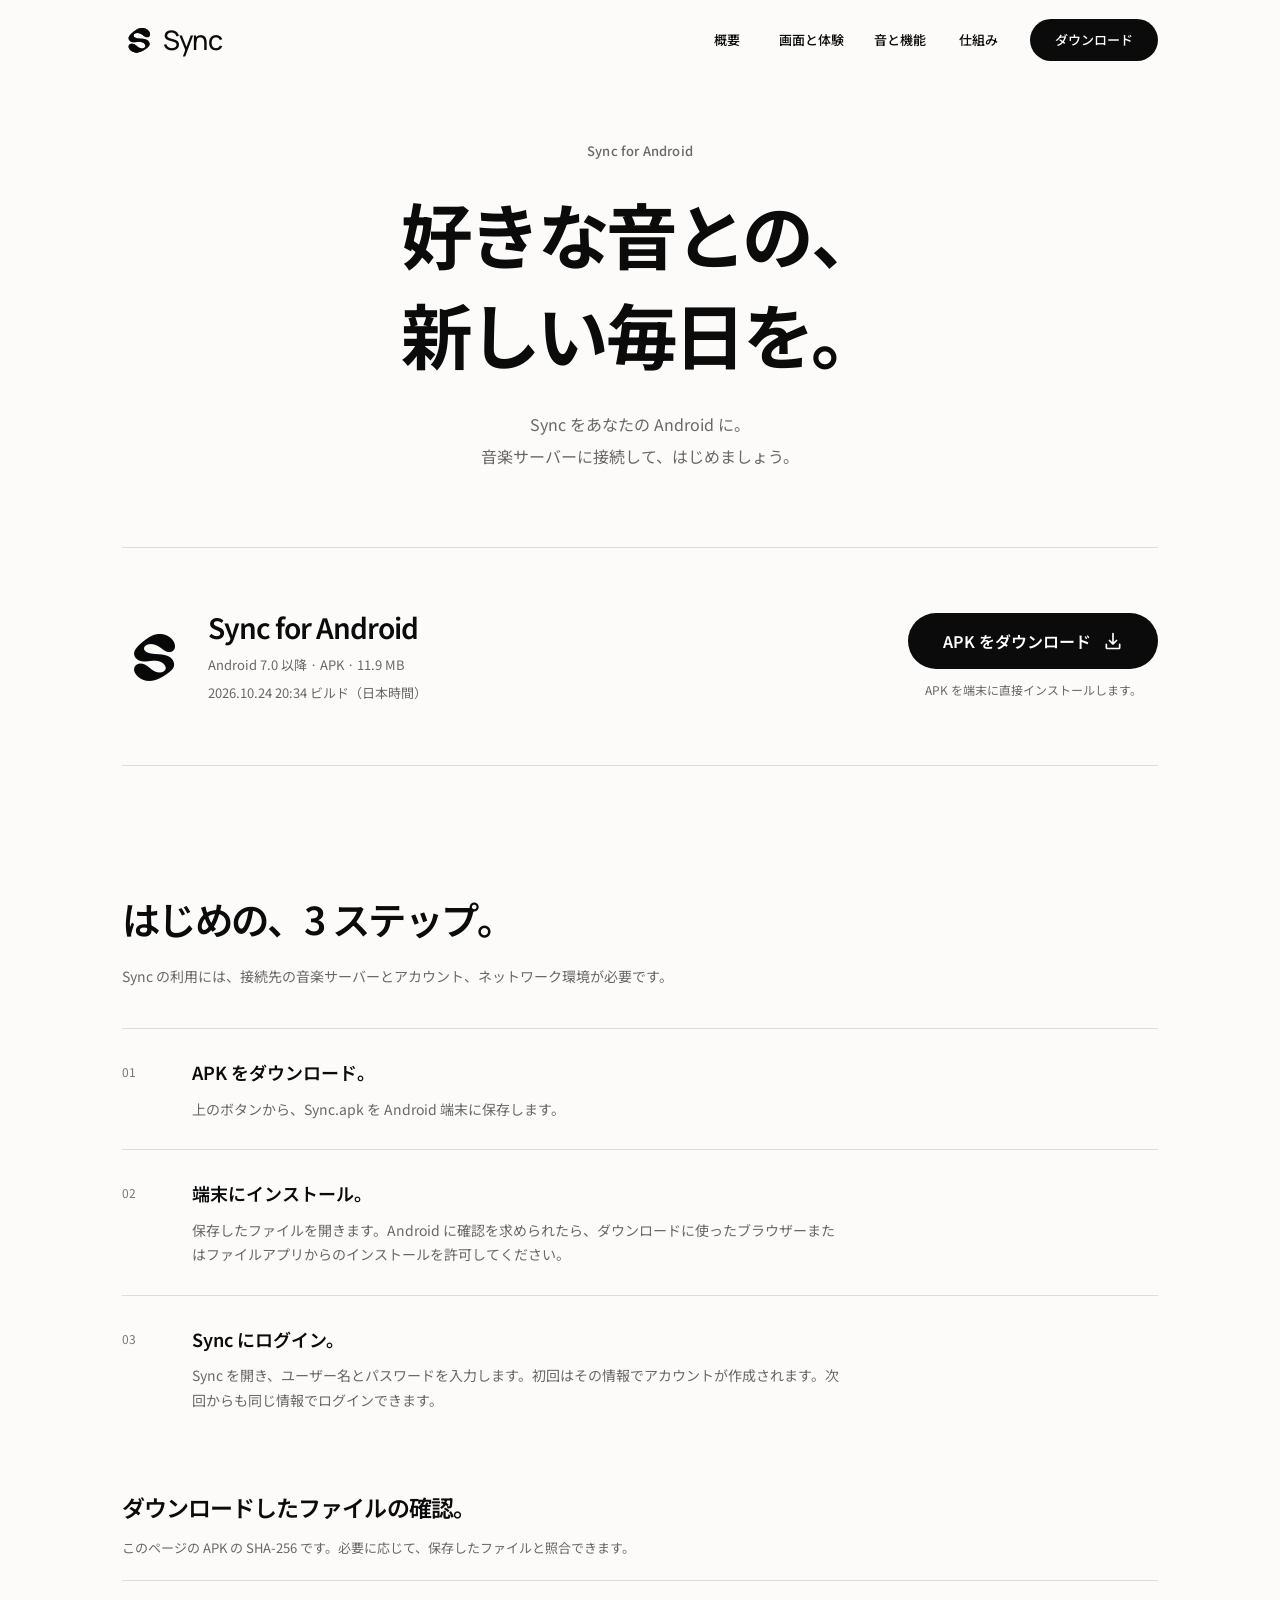
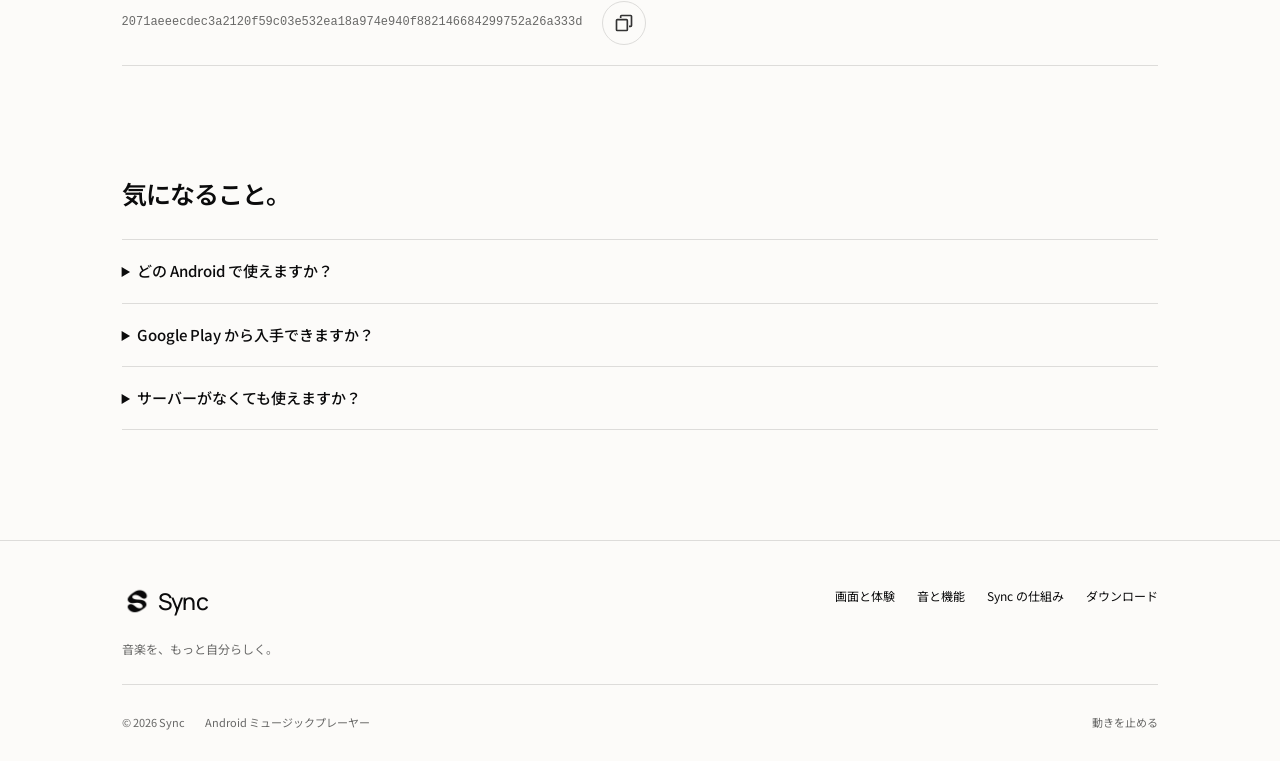
==== commit d1698d20: "Update public APK to the 2026-10-24 20:34 build" ====
--- a/download.html
+++ b/download.html
@@ -25,8 +25,8 @@
 <main id="main" class="download-main page-width">
 <div class="download-intro enter"><p class="section-label">Sync for Android</p><h1>好きな音との、<br />新しい毎日を。</h1><p>Sync をあなたの Android に。<br />音楽サーバーに接続して、はじめましょう。</p></div>
 <section class="download-block" aria-label="Android アプリのダウンロード">
-<div class="download-app"><img src="img/sync-mark-black.webp" width="74" height="74" alt="Sync のアイコン" /><div><h2>Sync for Android</h2><p>Android 7.0 以降 · APK · <span data-apk-size>11.9 MB</span></p></div></div>
-<div class="download-action"><a class="button" data-apk-download href="https://github.com/yuuma57475/sync-site/releases/download/android-2026.10.24/Sync.apk" download="Sync.apk">APK をダウンロード <img src="img/icons/download-light.svg" width="20" height="20" alt="" /></a><small>APK を端末に直接インストールします。</small></div>
+<div class="download-app"><img src="img/sync-mark-black.webp" width="74" height="74" alt="Sync のアイコン" /><div><h2>Sync for Android</h2><p>Android 7.0 以降 · APK · <span data-apk-size>11.9 MB</span></p><p data-apk-build>2026.10.24 20:34 ビルド（日本時間）</p></div></div>
+<div class="download-action"><a class="button" data-apk-download href="https://github.com/yuuma57475/sync-site/releases/download/android-2026.10.24-2034/Sync.apk" download="Sync.apk">APK をダウンロード <img src="img/icons/download-light.svg" width="20" height="20" alt="" /></a><small>APK を端末に直接インストールします。</small></div>
 </section>
 <p id="download-status" class="download-feedback" role="status" aria-live="polite"></p>
 <section class="setup-section" id="setup" aria-labelledby="setup-title">
@@ -37,7 +37,7 @@
 <li><h3>Sync にログイン。</h3><p>Sync を開き、ユーザー名とパスワードを入力します。初回はその情報でアカウントが作成されます。次回からも同じ情報でログインできます。</p></li>
 </ol>
 </section>
-<section class="integrity-section" aria-labelledby="integrity-title"><h2 id="integrity-title">ダウンロードしたファイルの確認。</h2><p>このページの APK の SHA-256 です。必要に応じて、保存したファイルと照合できます。</p><div class="hash-wrap"><code id="download-hash">e926af918304b90f7df5b4233d1f8e24d958b2c48dc2242f819ab28d75a161ea</code><button class="copy-button" data-copy-hash type="button" aria-label="SHA-256 を選択"><img src="img/icons/copy.svg" width="20" height="20" alt="" /></button></div><p id="copy-status" class="copy-status" role="status" aria-live="polite"></p></section>
+<section class="integrity-section" aria-labelledby="integrity-title"><h2 id="integrity-title">ダウンロードしたファイルの確認。</h2><p>このページの APK の SHA-256 です。必要に応じて、保存したファイルと照合できます。</p><div class="hash-wrap"><code id="download-hash">2071aeeecdec3a2120f59c03e532ea18a974e940f882146684299752a26a333d</code><button class="copy-button" data-copy-hash type="button" aria-label="SHA-256 を選択"><img src="img/icons/copy.svg" width="20" height="20" alt="" /></button></div><p id="copy-status" class="copy-status" role="status" aria-live="polite"></p></section>
 <section class="download-faq" aria-labelledby="faq-title"><h2 id="faq-title">気になること。</h2>
 <details><summary>どの Android で使えますか？</summary><p>Android 7.0 以降に対応しています。音楽の読み込みと再生には、お使いのサーバーへ接続できるネットワーク環境が必要です。</p></details>
 <details><summary>Google Play から入手できますか？</summary><p>現在は、このページから APK ファイルを直接配布しています。</p></details>
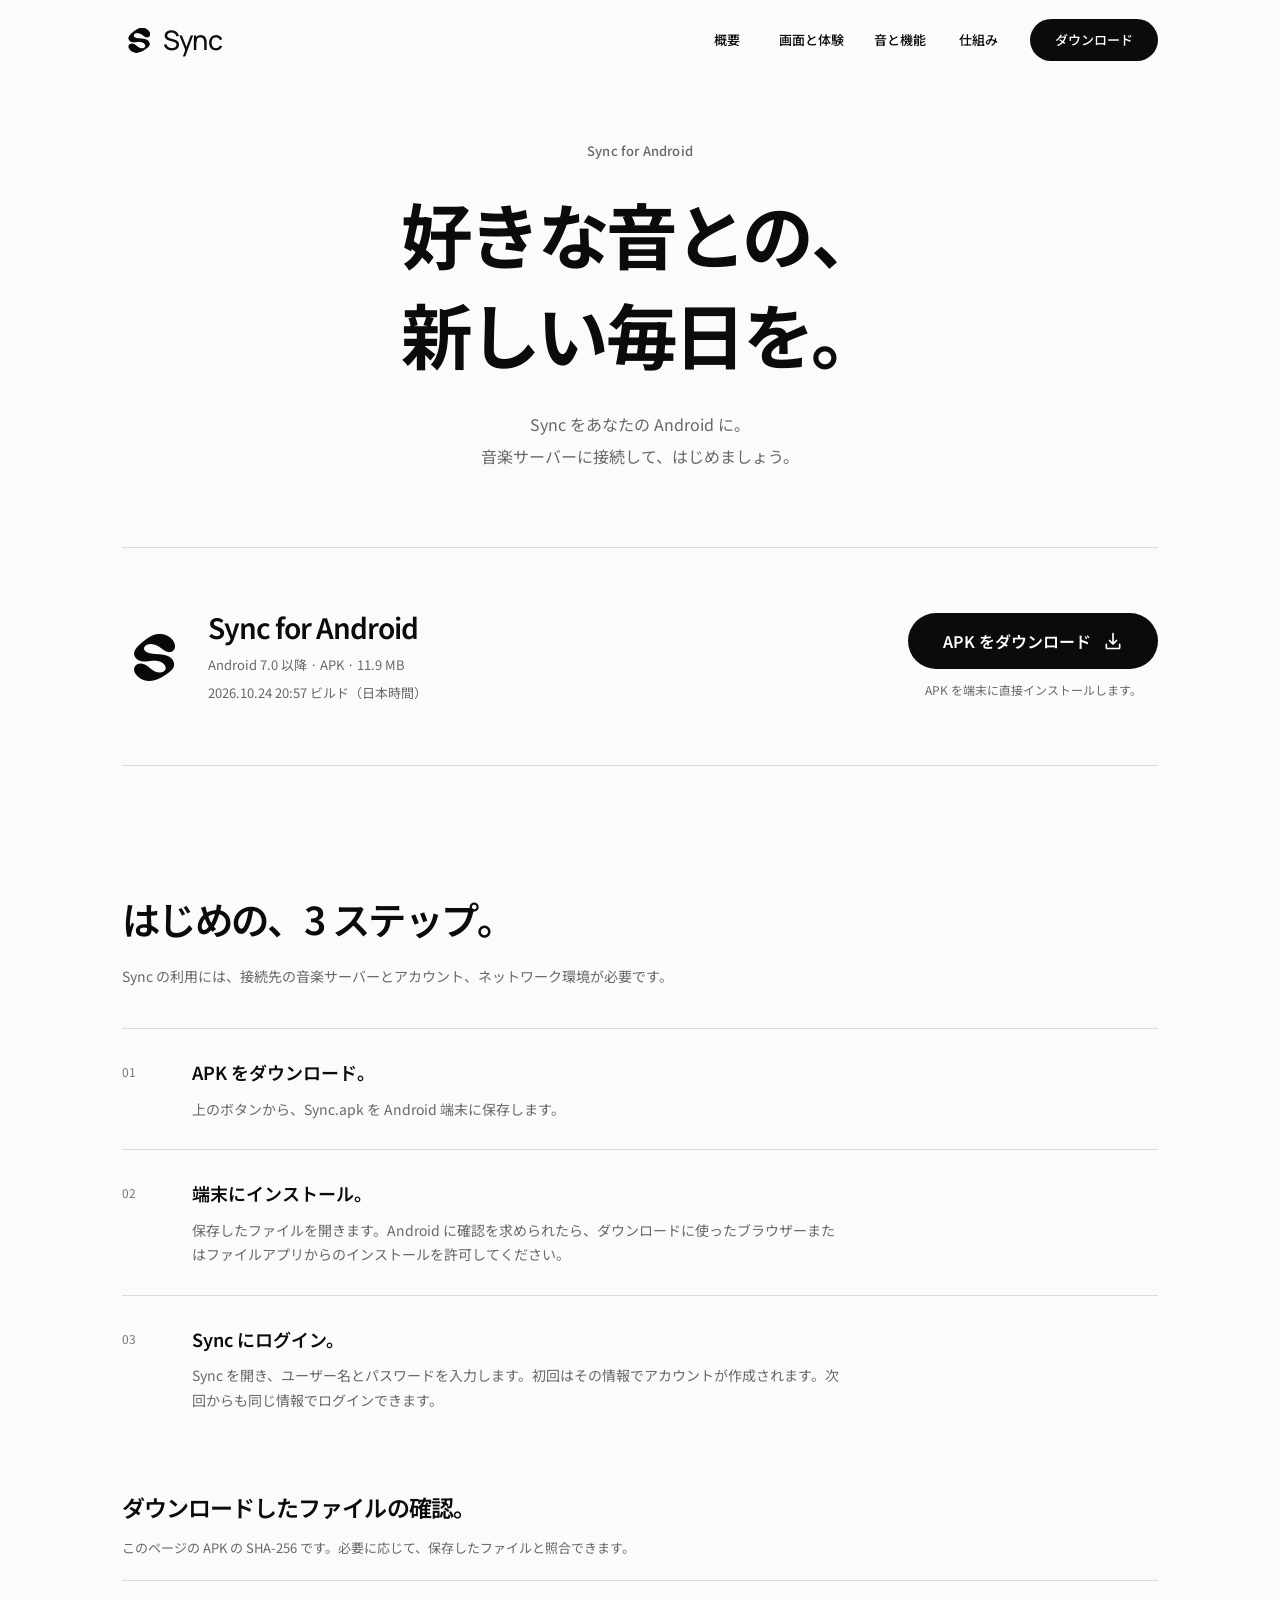
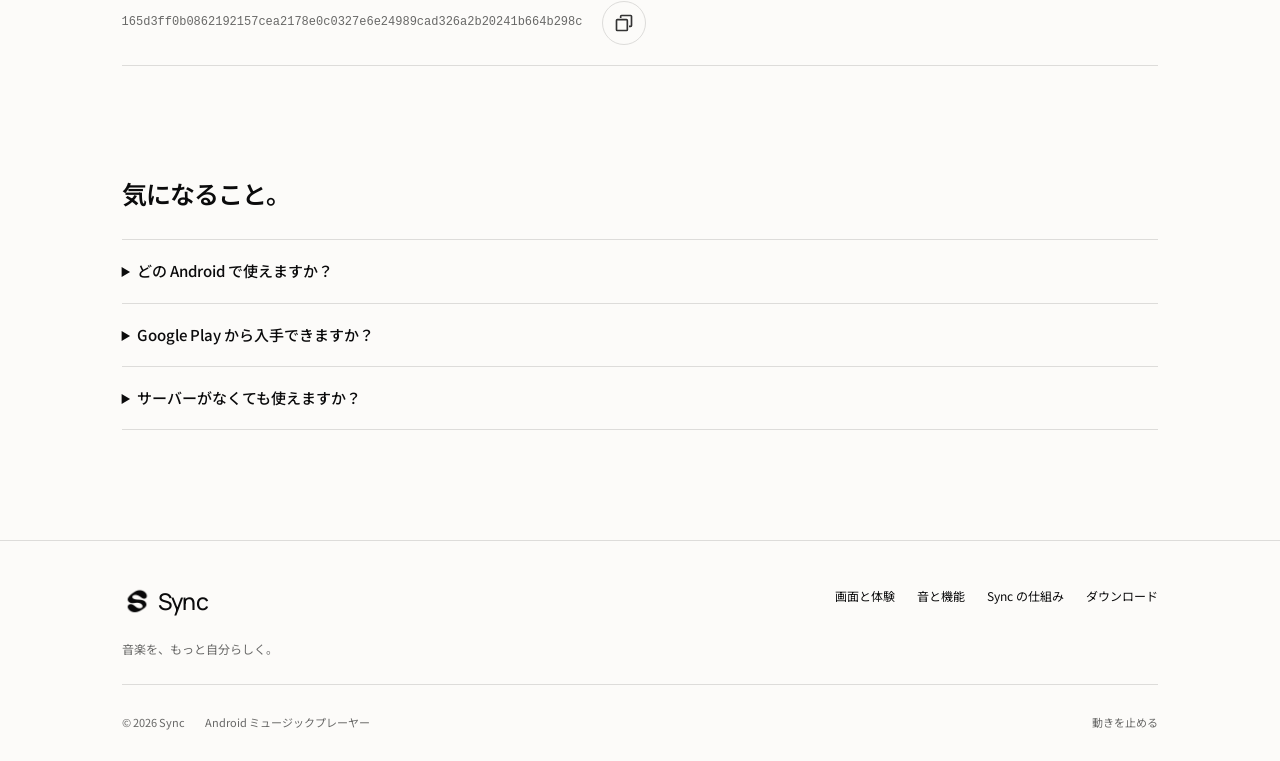
==== commit 1354e207: "Update public APK to 2026.10.24 20:57 build" ====
--- a/download.html
+++ b/download.html
@@ -25,8 +25,8 @@
 <main id="main" class="download-main page-width">
 <div class="download-intro enter"><p class="section-label">Sync for Android</p><h1>好きな音との、<br />新しい毎日を。</h1><p>Sync をあなたの Android に。<br />音楽サーバーに接続して、はじめましょう。</p></div>
 <section class="download-block" aria-label="Android アプリのダウンロード">
-<div class="download-app"><img src="img/sync-mark-black.webp" width="74" height="74" alt="Sync のアイコン" /><div><h2>Sync for Android</h2><p>Android 7.0 以降 · APK · <span data-apk-size>11.9 MB</span></p><p data-apk-build>2026.10.24 20:34 ビルド（日本時間）</p></div></div>
-<div class="download-action"><a class="button" data-apk-download href="https://github.com/yuuma57475/sync-site/releases/download/android-2026.10.24-2034/Sync.apk" download="Sync.apk">APK をダウンロード <img src="img/icons/download-light.svg" width="20" height="20" alt="" /></a><small>APK を端末に直接インストールします。</small></div>
+<div class="download-app"><img src="img/sync-mark-black.webp" width="74" height="74" alt="Sync のアイコン" /><div><h2>Sync for Android</h2><p>Android 7.0 以降 · APK · <span data-apk-size>11.9 MB</span></p><p data-apk-build>2026.10.24 20:57 ビルド（日本時間）</p></div></div>
+<div class="download-action"><a class="button" data-apk-download href="https://github.com/yuuma57475/sync-site/releases/download/android-2026.10.24-2057-165d3ff0/Sync.apk" download="Sync.apk">APK をダウンロード <img src="img/icons/download-light.svg" width="20" height="20" alt="" /></a><small>APK を端末に直接インストールします。</small></div>
 </section>
 <p id="download-status" class="download-feedback" role="status" aria-live="polite"></p>
 <section class="setup-section" id="setup" aria-labelledby="setup-title">
@@ -37,7 +37,7 @@
 <li><h3>Sync にログイン。</h3><p>Sync を開き、ユーザー名とパスワードを入力します。初回はその情報でアカウントが作成されます。次回からも同じ情報でログインできます。</p></li>
 </ol>
 </section>
-<section class="integrity-section" aria-labelledby="integrity-title"><h2 id="integrity-title">ダウンロードしたファイルの確認。</h2><p>このページの APK の SHA-256 です。必要に応じて、保存したファイルと照合できます。</p><div class="hash-wrap"><code id="download-hash">2071aeeecdec3a2120f59c03e532ea18a974e940f882146684299752a26a333d</code><button class="copy-button" data-copy-hash type="button" aria-label="SHA-256 を選択"><img src="img/icons/copy.svg" width="20" height="20" alt="" /></button></div><p id="copy-status" class="copy-status" role="status" aria-live="polite"></p></section>
+<section class="integrity-section" aria-labelledby="integrity-title"><h2 id="integrity-title">ダウンロードしたファイルの確認。</h2><p>このページの APK の SHA-256 です。必要に応じて、保存したファイルと照合できます。</p><div class="hash-wrap"><code id="download-hash">165d3ff0b0862192157cea2178e0c0327e6e24989cad326a2b20241b664b298c</code><button class="copy-button" data-copy-hash type="button" aria-label="SHA-256 を選択"><img src="img/icons/copy.svg" width="20" height="20" alt="" /></button></div><p id="copy-status" class="copy-status" role="status" aria-live="polite"></p></section>
 <section class="download-faq" aria-labelledby="faq-title"><h2 id="faq-title">気になること。</h2>
 <details><summary>どの Android で使えますか？</summary><p>Android 7.0 以降に対応しています。音楽の読み込みと再生には、お使いのサーバーへ接続できるネットワーク環境が必要です。</p></details>
 <details><summary>Google Play から入手できますか？</summary><p>現在は、このページから APK ファイルを直接配布しています。</p></details>
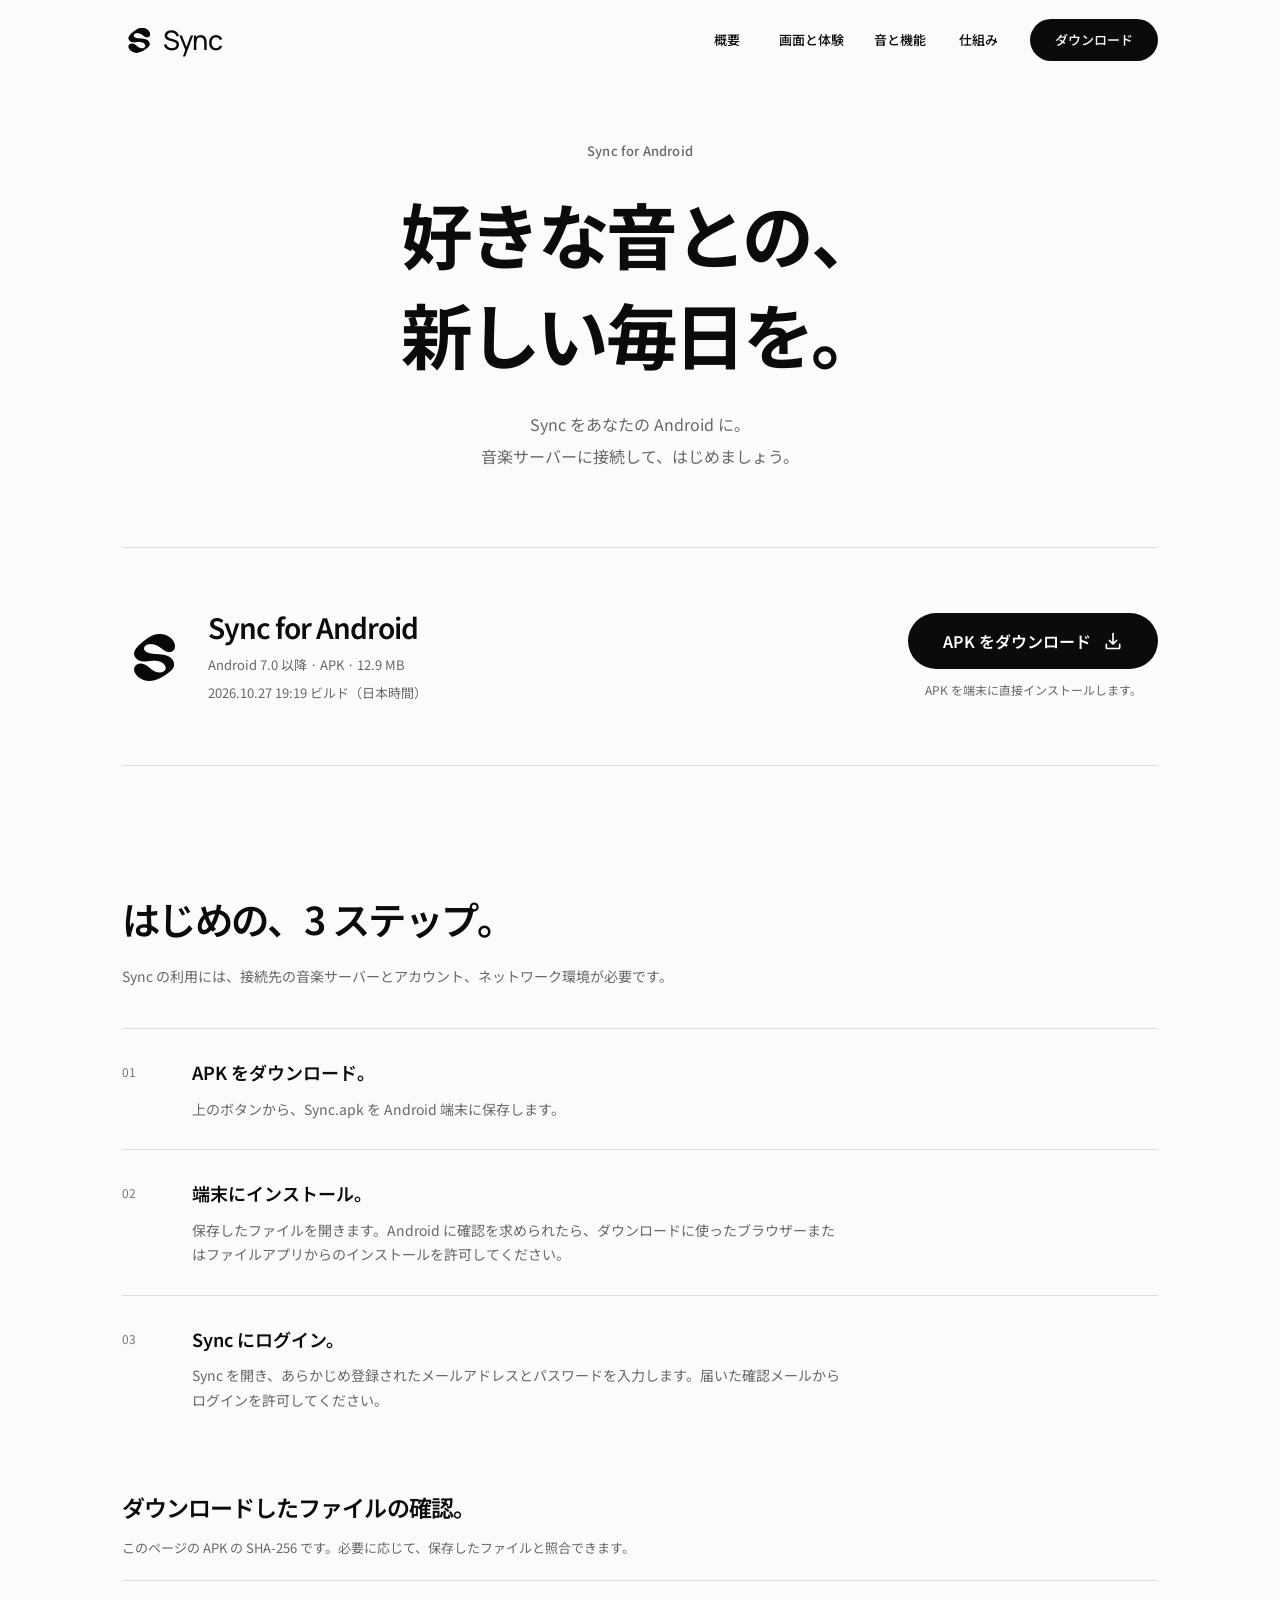
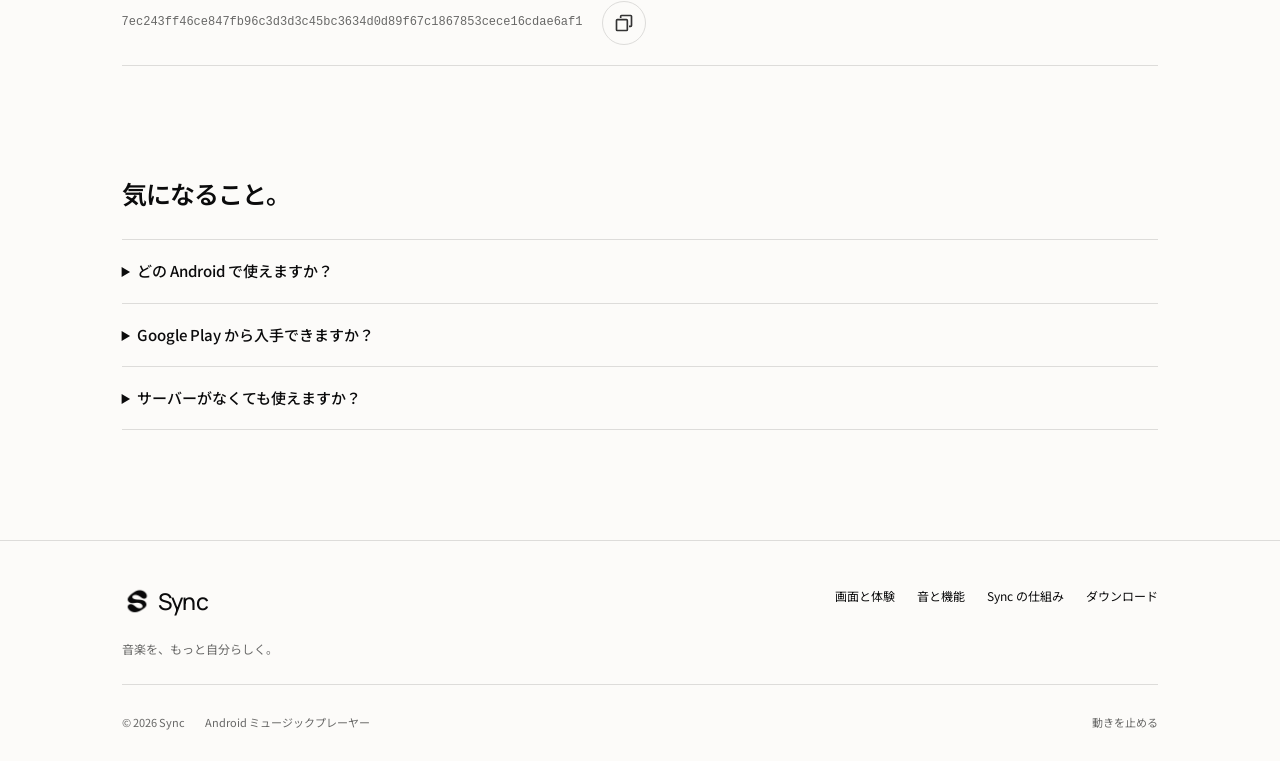
==== commit 3f668cb4: "Update Android download to native release" ====
--- a/download.html
+++ b/download.html
@@ -25,8 +25,8 @@
 <main id="main" class="download-main page-width">
 <div class="download-intro enter"><p class="section-label">Sync for Android</p><h1>好きな音との、<br />新しい毎日を。</h1><p>Sync をあなたの Android に。<br />音楽サーバーに接続して、はじめましょう。</p></div>
 <section class="download-block" aria-label="Android アプリのダウンロード">
-<div class="download-app"><img src="img/sync-mark-black.webp" width="74" height="74" alt="Sync のアイコン" /><div><h2>Sync for Android</h2><p>Android 7.0 以降 · APK · <span data-apk-size>11.9 MB</span></p><p data-apk-build>2026.10.24 20:57 ビルド（日本時間）</p></div></div>
-<div class="download-action"><a class="button" data-apk-download href="https://github.com/yuuma57475/sync-site/releases/download/android-2026.10.24-2057-165d3ff0/Sync.apk" download="Sync.apk">APK をダウンロード <img src="img/icons/download-light.svg" width="20" height="20" alt="" /></a><small>APK を端末に直接インストールします。</small></div>
+<div class="download-app"><img src="img/sync-mark-black.webp" width="74" height="74" alt="Sync のアイコン" /><div><h2>Sync for Android</h2><p>Android 7.0 以降 · APK · <span data-apk-size>12.9 MB</span></p><p data-apk-build>2026.10.27 19:19 ビルド（日本時間）</p></div></div>
+<div class="download-action"><a class="button" data-apk-download href="https://github.com/yuuma57475/sync-site/releases/download/android-2026.10.27-1919-7ec243ff/Sync.apk" download="Sync.apk">APK をダウンロード <img src="img/icons/download-light.svg" width="20" height="20" alt="" /></a><small>APK を端末に直接インストールします。</small></div>
 </section>
 <p id="download-status" class="download-feedback" role="status" aria-live="polite"></p>
 <section class="setup-section" id="setup" aria-labelledby="setup-title">
@@ -34,10 +34,10 @@
 <ol class="setup-list">
 <li><h3>APK をダウンロード。</h3><p>上のボタンから、Sync.apk を Android 端末に保存します。</p></li>
 <li><h3>端末にインストール。</h3><p>保存したファイルを開きます。Android に確認を求められたら、ダウンロードに使ったブラウザーまたはファイルアプリからのインストールを許可してください。</p></li>
-<li><h3>Sync にログイン。</h3><p>Sync を開き、ユーザー名とパスワードを入力します。初回はその情報でアカウントが作成されます。次回からも同じ情報でログインできます。</p></li>
+<li><h3>Sync にログイン。</h3><p>Sync を開き、あらかじめ登録されたメールアドレスとパスワードを入力します。届いた確認メールからログインを許可してください。</p></li>
 </ol>
 </section>
-<section class="integrity-section" aria-labelledby="integrity-title"><h2 id="integrity-title">ダウンロードしたファイルの確認。</h2><p>このページの APK の SHA-256 です。必要に応じて、保存したファイルと照合できます。</p><div class="hash-wrap"><code id="download-hash">165d3ff0b0862192157cea2178e0c0327e6e24989cad326a2b20241b664b298c</code><button class="copy-button" data-copy-hash type="button" aria-label="SHA-256 を選択"><img src="img/icons/copy.svg" width="20" height="20" alt="" /></button></div><p id="copy-status" class="copy-status" role="status" aria-live="polite"></p></section>
+<section class="integrity-section" aria-labelledby="integrity-title"><h2 id="integrity-title">ダウンロードしたファイルの確認。</h2><p>このページの APK の SHA-256 です。必要に応じて、保存したファイルと照合できます。</p><div class="hash-wrap"><code id="download-hash">7ec243ff46ce847fb96c3d3d3c45bc3634d0d89f67c1867853cece16cdae6af1</code><button class="copy-button" data-copy-hash type="button" aria-label="SHA-256 を選択"><img src="img/icons/copy.svg" width="20" height="20" alt="" /></button></div><p id="copy-status" class="copy-status" role="status" aria-live="polite"></p></section>
 <section class="download-faq" aria-labelledby="faq-title"><h2 id="faq-title">気になること。</h2>
 <details><summary>どの Android で使えますか？</summary><p>Android 7.0 以降に対応しています。音楽の読み込みと再生には、お使いのサーバーへ接続できるネットワーク環境が必要です。</p></details>
 <details><summary>Google Play から入手できますか？</summary><p>現在は、このページから APK ファイルを直接配布しています。</p></details>
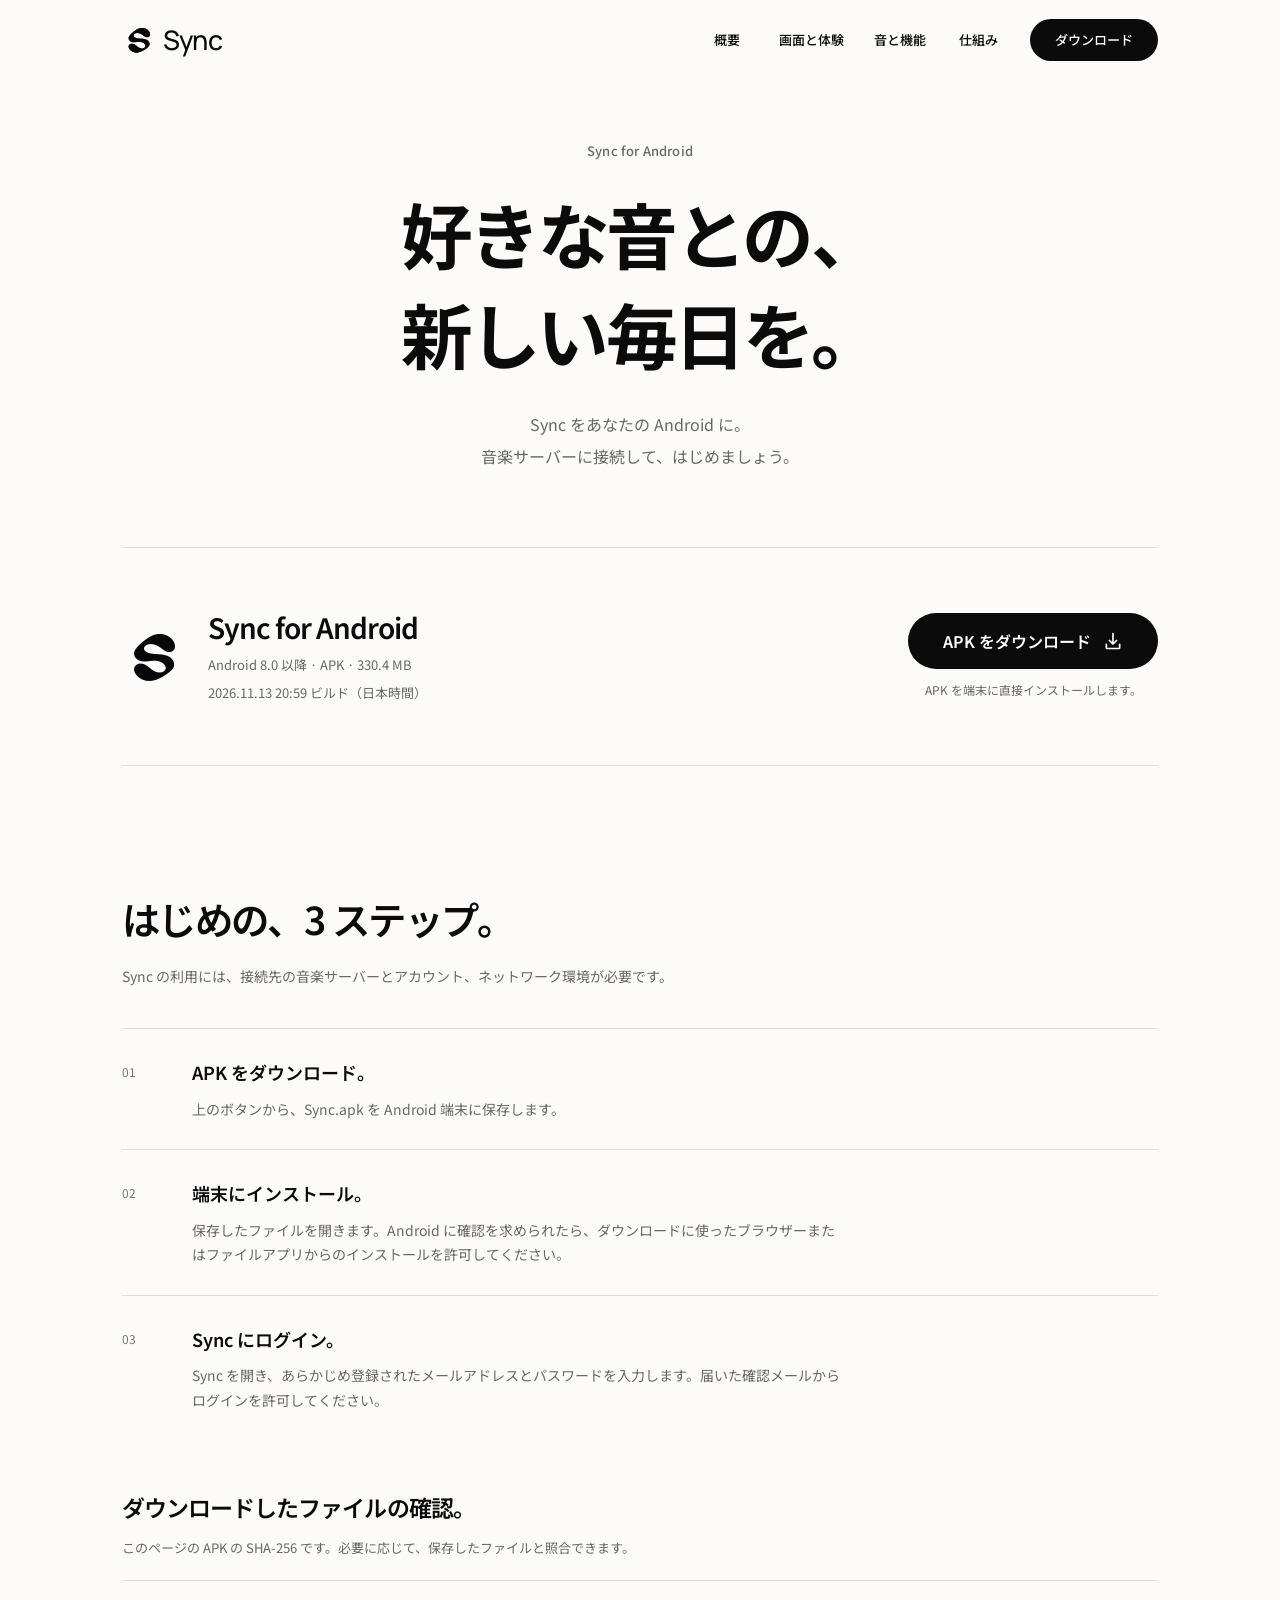
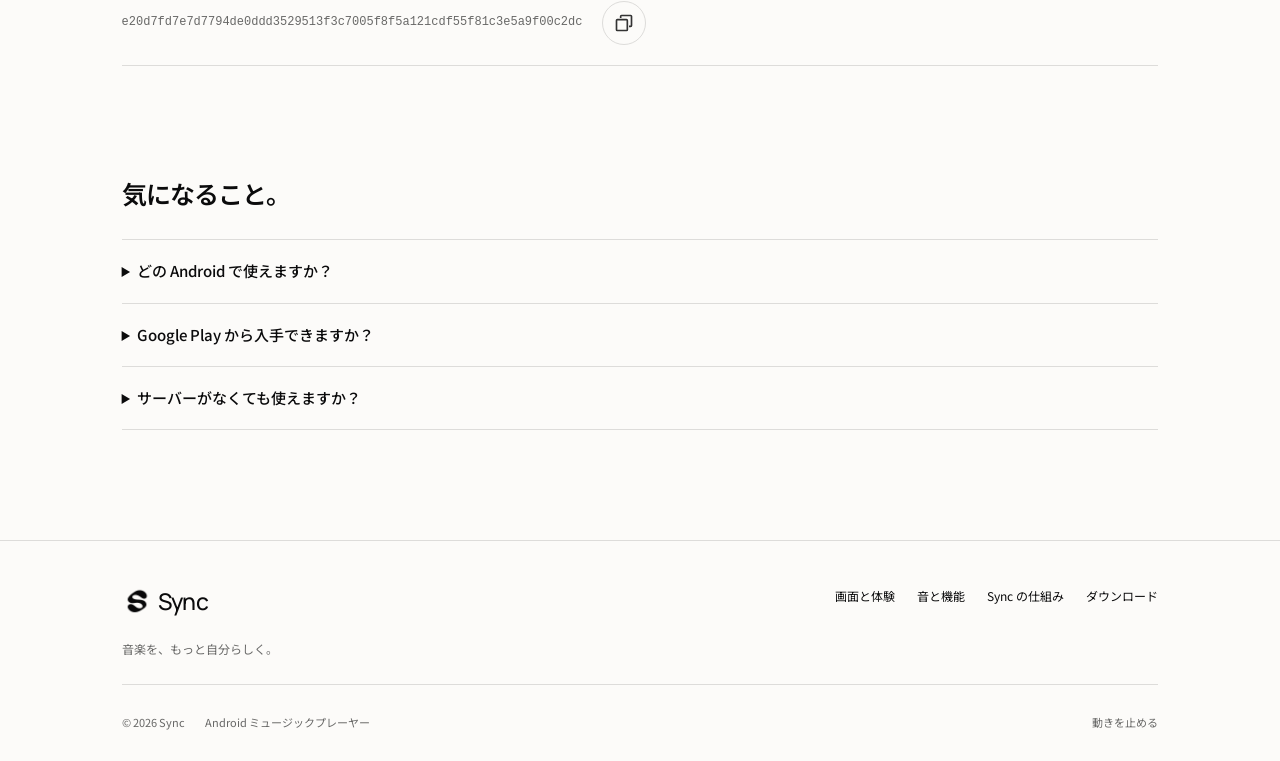
==== commit db1b7a59: "Update the regular Android download and support information" ====
--- a/download.html
+++ b/download.html
@@ -1,53 +1,53 @@
-<!doctype html>
-<html lang="ja">
-<head>
-<meta charset="utf-8" />
-<meta name="viewport" content="width=device-width, initial-scale=1" />
-<meta name="theme-color" content="#fcfbf9" />
-<title>ダウンロード — Sync</title>
-<meta name="description" content="Sync for Android をダウンロード。APK とセットアップ手順をこちらから。Android 7.0 以降に対応しています。" />
-<link rel="icon" href="img/favicon.png" type="image/png" />
-<link rel="preconnect" href="https://fonts.googleapis.com" />
-<link rel="preconnect" href="https://fonts.gstatic.com" crossorigin />
-<link href="https://fonts.googleapis.com/css2?family=Manrope:wght@500;600&family=Noto+Sans+JP:wght@400;500;600;700;800&display=swap" rel="stylesheet" />
-<link rel="stylesheet" href="official.css" /><link rel="stylesheet" href="experience.css" /><script src="motion-init.js"></script>
-<script src="site.js" defer></script>
-<link rel="canonical" href="https://yuuma57475.github.io/sync-site/download.html" />
-</head>
-<body class="official-page cinematic-page">
-<a class="skip-link" href="#main">本文へスキップ</a>
-<header class="site-header"><div class="site-header-inner">
-<a class="site-brand" href="index.html" aria-label="Sync ホーム"><img src="img/sync-mark-black.webp" alt="" width="34" height="34" /><span>Sync</span></a>
-<button class="menu-toggle" type="button" aria-expanded="false" aria-controls="site-navigation">メニュー</button>
-<nav class="site-navigation" id="site-navigation" aria-label="メインナビゲーション">
-<a href="index.html">概要</a><a href="experience.html">画面と体験</a><a href="sound.html">音と機能</a><a href="how-it-works.html">仕組み</a><a class="button button-small" href="download.html">ダウンロード</a>
-</nav></div></header>
-<main id="main" class="download-main page-width">
-<div class="download-intro enter"><p class="section-label">Sync for Android</p><h1>好きな音との、<br />新しい毎日を。</h1><p>Sync をあなたの Android に。<br />音楽サーバーに接続して、はじめましょう。</p></div>
-<section class="download-block" aria-label="Android アプリのダウンロード">
-<div class="download-app"><img src="img/sync-mark-black.webp" width="74" height="74" alt="Sync のアイコン" /><div><h2>Sync for Android</h2><p>Android 7.0 以降 · APK · <span data-apk-size>12.9 MB</span></p><p data-apk-build>2026.10.27 19:19 ビルド（日本時間）</p></div></div>
-<div class="download-action"><a class="button" data-apk-download href="https://github.com/yuuma57475/sync-site/releases/download/android-2026.10.27-1919-7ec243ff/Sync.apk" download="Sync.apk">APK をダウンロード <img src="img/icons/download-light.svg" width="20" height="20" alt="" /></a><small>APK を端末に直接インストールします。</small></div>
-</section>
-<p id="download-status" class="download-feedback" role="status" aria-live="polite"></p>
-<section class="setup-section" id="setup" aria-labelledby="setup-title">
-<h2 id="setup-title">はじめの、3 ステップ。</h2><p class="setup-intro">Sync の利用には、接続先の音楽サーバーとアカウント、ネットワーク環境が必要です。</p>
-<ol class="setup-list">
-<li><h3>APK をダウンロード。</h3><p>上のボタンから、Sync.apk を Android 端末に保存します。</p></li>
-<li><h3>端末にインストール。</h3><p>保存したファイルを開きます。Android に確認を求められたら、ダウンロードに使ったブラウザーまたはファイルアプリからのインストールを許可してください。</p></li>
-<li><h3>Sync にログイン。</h3><p>Sync を開き、あらかじめ登録されたメールアドレスとパスワードを入力します。届いた確認メールからログインを許可してください。</p></li>
-</ol>
-</section>
-<section class="integrity-section" aria-labelledby="integrity-title"><h2 id="integrity-title">ダウンロードしたファイルの確認。</h2><p>このページの APK の SHA-256 です。必要に応じて、保存したファイルと照合できます。</p><div class="hash-wrap"><code id="download-hash">7ec243ff46ce847fb96c3d3d3c45bc3634d0d89f67c1867853cece16cdae6af1</code><button class="copy-button" data-copy-hash type="button" aria-label="SHA-256 を選択"><img src="img/icons/copy.svg" width="20" height="20" alt="" /></button></div><p id="copy-status" class="copy-status" role="status" aria-live="polite"></p></section>
-<section class="download-faq" aria-labelledby="faq-title"><h2 id="faq-title">気になること。</h2>
-<details><summary>どの Android で使えますか？</summary><p>Android 7.0 以降に対応しています。音楽の読み込みと再生には、お使いのサーバーへ接続できるネットワーク環境が必要です。</p></details>
-<details><summary>Google Play から入手できますか？</summary><p>現在は、このページから APK ファイルを直接配布しています。</p></details>
-<details><summary>サーバーがなくても使えますか？</summary><p>Sync は、音楽サーバーに接続して利用するプレーヤーです。この APK には、配信サーバーや音楽データは含まれていません。</p></details>
-</section>
-</main>
-<footer class="site-footer"><div class="page-width"><div class="footer-main">
-<div><a class="site-brand footer-brand" href="index.html"><img src="img/sync-mark-black.webp" width="30" height="30" alt="" /><span>Sync</span></a><p>音楽を、もっと自分らしく。</p></div>
-<div class="footer-links"><a href="experience.html">画面と体験</a><a href="sound.html">音と機能</a><a href="how-it-works.html">Sync の仕組み</a><a href="download.html">ダウンロード</a></div></div>
-<div class="footer-bottom"><small>© 2026 Sync</small><span>Android ミュージックプレーヤー</span><button class="motion-toggle" type="button" data-motion-toggle aria-pressed="false">動きを止める</button></div></div></footer>
-</body>
-</html>
-
+<!doctype html>
+<html lang="ja">
+<head>
+<meta charset="utf-8" />
+<meta name="viewport" content="width=device-width, initial-scale=1" />
+<meta name="theme-color" content="#fcfbf9" />
+<title>ダウンロード — Sync</title>
+<meta name="description" content="Sync for Android をダウンロード。APK とセットアップ手順をこちらから。Android 8.0 以降に対応しています。" />
+<link rel="icon" href="img/favicon.png" type="image/png" />
+<link rel="preconnect" href="https://fonts.googleapis.com" />
+<link rel="preconnect" href="https://fonts.gstatic.com" crossorigin />
+<link href="https://fonts.googleapis.com/css2?family=Manrope:wght@500;600&family=Noto+Sans+JP:wght@400;500;600;700;800&display=swap" rel="stylesheet" />
+<link rel="stylesheet" href="official.css" /><link rel="stylesheet" href="experience.css" /><script src="motion-init.js"></script>
+<script src="site.js" defer></script>
+<link rel="canonical" href="https://yuuma57475.github.io/sync-site/download.html" />
+</head>
+<body class="official-page cinematic-page">
+<a class="skip-link" href="#main">本文へスキップ</a>
+<header class="site-header"><div class="site-header-inner">
+<a class="site-brand" href="index.html" aria-label="Sync ホーム"><img src="img/sync-mark-black.webp" alt="" width="34" height="34" /><span>Sync</span></a>
+<button class="menu-toggle" type="button" aria-expanded="false" aria-controls="site-navigation">メニュー</button>
+<nav class="site-navigation" id="site-navigation" aria-label="メインナビゲーション">
+<a href="index.html">概要</a><a href="experience.html">画面と体験</a><a href="sound.html">音と機能</a><a href="how-it-works.html">仕組み</a><a class="button button-small" href="download.html">ダウンロード</a>
+</nav></div></header>
+<main id="main" class="download-main page-width">
+<div class="download-intro enter"><p class="section-label">Sync for Android</p><h1>好きな音との、<br />新しい毎日を。</h1><p>Sync をあなたの Android に。<br />音楽サーバーに接続して、はじめましょう。</p></div>
+<section class="download-block" aria-label="Android アプリのダウンロード">
+<div class="download-app"><img src="img/sync-mark-black.webp" width="74" height="74" alt="Sync のアイコン" /><div><h2>Sync for Android</h2><p>Android 8.0 以降 · APK · <span data-apk-size>330.4 MB</span></p><p data-apk-build>2026.11.13 20:59 ビルド（日本時間）</p></div></div>
+<div class="download-action"><a class="button" data-apk-download href="https://github.com/yuuma57475/sync-site/releases/latest/download/Sync.apk" download="Sync.apk">APK をダウンロード <img src="img/icons/download-light.svg" width="20" height="20" alt="" /></a><small>APK を端末に直接インストールします。</small></div>
+</section>
+<p id="download-status" class="download-feedback" role="status" aria-live="polite"></p>
+<section class="setup-section" id="setup" aria-labelledby="setup-title">
+<h2 id="setup-title">はじめの、3 ステップ。</h2><p class="setup-intro">Sync の利用には、接続先の音楽サーバーとアカウント、ネットワーク環境が必要です。</p>
+<ol class="setup-list">
+<li><h3>APK をダウンロード。</h3><p>上のボタンから、Sync.apk を Android 端末に保存します。</p></li>
+<li><h3>端末にインストール。</h3><p>保存したファイルを開きます。Android に確認を求められたら、ダウンロードに使ったブラウザーまたはファイルアプリからのインストールを許可してください。</p></li>
+<li><h3>Sync にログイン。</h3><p>Sync を開き、あらかじめ登録されたメールアドレスとパスワードを入力します。届いた確認メールからログインを許可してください。</p></li>
+</ol>
+</section>
+<section class="integrity-section" aria-labelledby="integrity-title"><h2 id="integrity-title">ダウンロードしたファイルの確認。</h2><p>このページの APK の SHA-256 です。必要に応じて、保存したファイルと照合できます。</p><div class="hash-wrap"><code id="download-hash">e20d7fd7e7d7794de0ddd3529513f3c7005f8f5a121cdf55f81c3e5a9f00c2dc</code><button class="copy-button" data-copy-hash type="button" aria-label="SHA-256 を選択"><img src="img/icons/copy.svg" width="20" height="20" alt="" /></button></div><p id="copy-status" class="copy-status" role="status" aria-live="polite"></p></section>
+<section class="download-faq" aria-labelledby="faq-title"><h2 id="faq-title">気になること。</h2>
+<details><summary>どの Android で使えますか？</summary><p>Android 8.0 以降に対応しています。音楽の読み込みと再生には、お使いのサーバーへ接続できるネットワーク環境が必要です。</p></details>
+<details><summary>Google Play から入手できますか？</summary><p>現在は、このページから APK ファイルを直接配布しています。</p></details>
+<details><summary>サーバーがなくても使えますか？</summary><p>Sync は、音楽サーバーに接続して利用するプレーヤーです。この APK には、配信サーバーや音楽データは含まれていません。</p></details>
+</section>
+</main>
+<footer class="site-footer"><div class="page-width"><div class="footer-main">
+<div><a class="site-brand footer-brand" href="index.html"><img src="img/sync-mark-black.webp" width="30" height="30" alt="" /><span>Sync</span></a><p>音楽を、もっと自分らしく。</p></div>
+<div class="footer-links"><a href="experience.html">画面と体験</a><a href="sound.html">音と機能</a><a href="how-it-works.html">Sync の仕組み</a><a href="download.html">ダウンロード</a></div></div>
+<div class="footer-bottom"><small>© 2026 Sync</small><span>Android ミュージックプレーヤー</span><button class="motion-toggle" type="button" data-motion-toggle aria-pressed="false">動きを止める</button></div></div></footer>
+</body>
+</html>
+
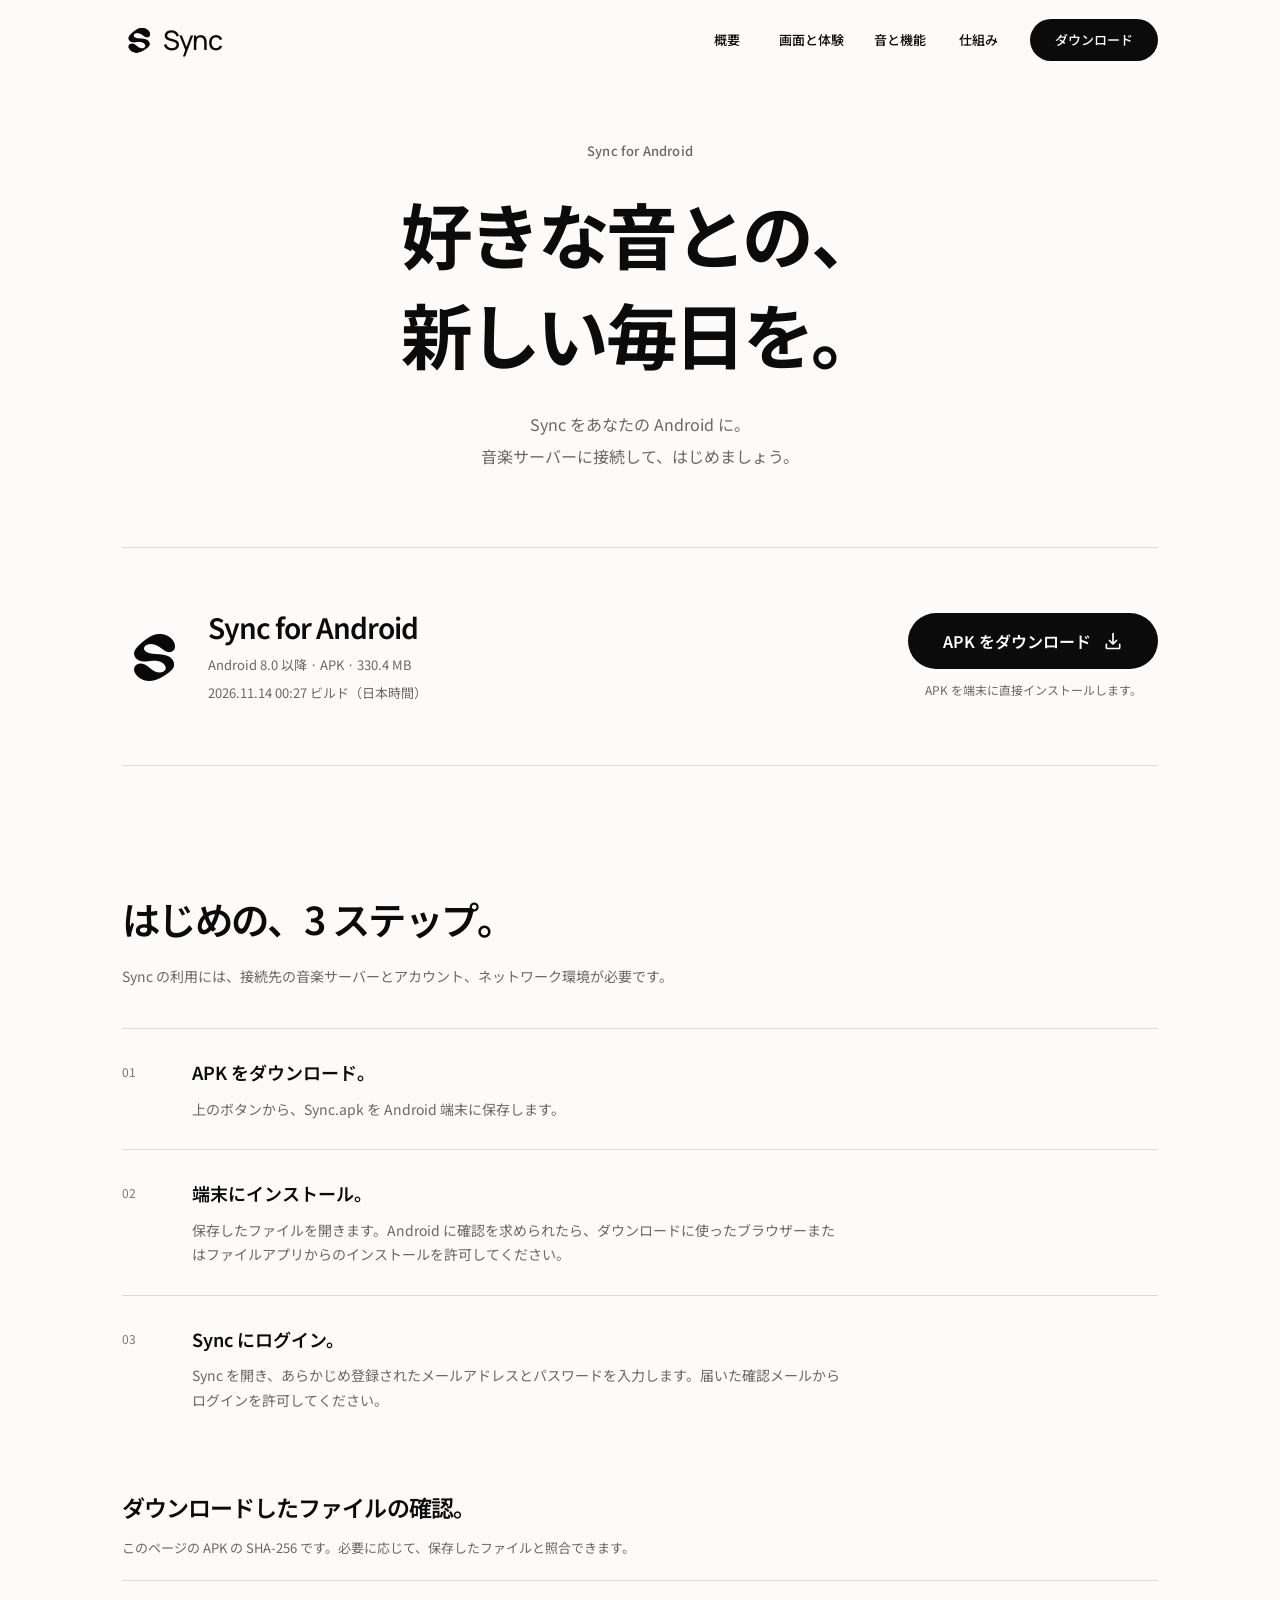
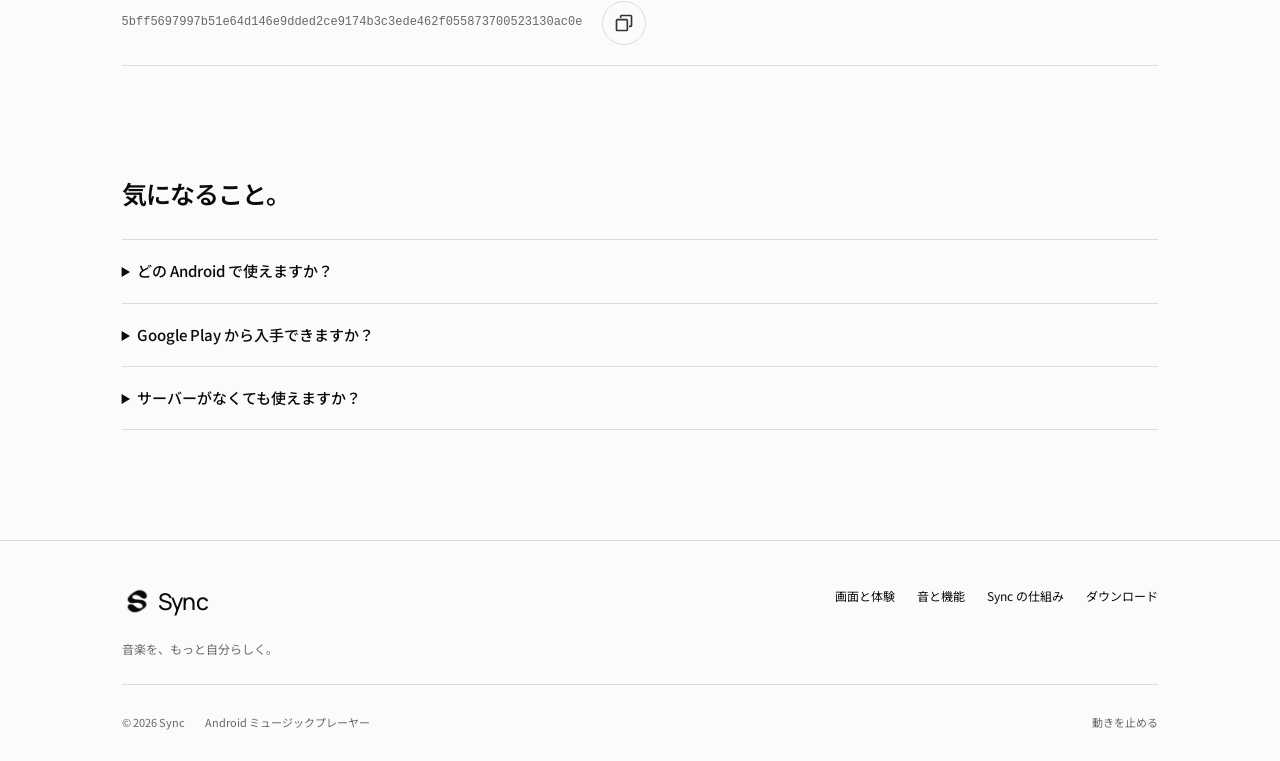
==== commit 4ebf7eeb: "Update Android download metadata for playback connection hotfix" ====
--- a/download.html
+++ b/download.html
@@ -25,7 +25,7 @@
 <main id="main" class="download-main page-width">
 <div class="download-intro enter"><p class="section-label">Sync for Android</p><h1>好きな音との、<br />新しい毎日を。</h1><p>Sync をあなたの Android に。<br />音楽サーバーに接続して、はじめましょう。</p></div>
 <section class="download-block" aria-label="Android アプリのダウンロード">
-<div class="download-app"><img src="img/sync-mark-black.webp" width="74" height="74" alt="Sync のアイコン" /><div><h2>Sync for Android</h2><p>Android 8.0 以降 · APK · <span data-apk-size>330.4 MB</span></p><p data-apk-build>2026.11.13 20:59 ビルド（日本時間）</p></div></div>
+<div class="download-app"><img src="img/sync-mark-black.webp" width="74" height="74" alt="Sync のアイコン" /><div><h2>Sync for Android</h2><p>Android 8.0 以降 · APK · <span data-apk-size>330.4 MB</span></p><p data-apk-build>2026.11.14 00:27 ビルド（日本時間）</p></div></div>
 <div class="download-action"><a class="button" data-apk-download href="https://github.com/yuuma57475/sync-site/releases/latest/download/Sync.apk" download="Sync.apk">APK をダウンロード <img src="img/icons/download-light.svg" width="20" height="20" alt="" /></a><small>APK を端末に直接インストールします。</small></div>
 </section>
 <p id="download-status" class="download-feedback" role="status" aria-live="polite"></p>
@@ -37,7 +37,7 @@
 <li><h3>Sync にログイン。</h3><p>Sync を開き、あらかじめ登録されたメールアドレスとパスワードを入力します。届いた確認メールからログインを許可してください。</p></li>
 </ol>
 </section>
-<section class="integrity-section" aria-labelledby="integrity-title"><h2 id="integrity-title">ダウンロードしたファイルの確認。</h2><p>このページの APK の SHA-256 です。必要に応じて、保存したファイルと照合できます。</p><div class="hash-wrap"><code id="download-hash">e20d7fd7e7d7794de0ddd3529513f3c7005f8f5a121cdf55f81c3e5a9f00c2dc</code><button class="copy-button" data-copy-hash type="button" aria-label="SHA-256 を選択"><img src="img/icons/copy.svg" width="20" height="20" alt="" /></button></div><p id="copy-status" class="copy-status" role="status" aria-live="polite"></p></section>
+<section class="integrity-section" aria-labelledby="integrity-title"><h2 id="integrity-title">ダウンロードしたファイルの確認。</h2><p>このページの APK の SHA-256 です。必要に応じて、保存したファイルと照合できます。</p><div class="hash-wrap"><code id="download-hash">5bff5697997b51e64d146e9dded2ce9174b3c3ede462f055873700523130ac0e</code><button class="copy-button" data-copy-hash type="button" aria-label="SHA-256 を選択"><img src="img/icons/copy.svg" width="20" height="20" alt="" /></button></div><p id="copy-status" class="copy-status" role="status" aria-live="polite"></p></section>
 <section class="download-faq" aria-labelledby="faq-title"><h2 id="faq-title">気になること。</h2>
 <details><summary>どの Android で使えますか？</summary><p>Android 8.0 以降に対応しています。音楽の読み込みと再生には、お使いのサーバーへ接続できるネットワーク環境が必要です。</p></details>
 <details><summary>Google Play から入手できますか？</summary><p>現在は、このページから APK ファイルを直接配布しています。</p></details>
